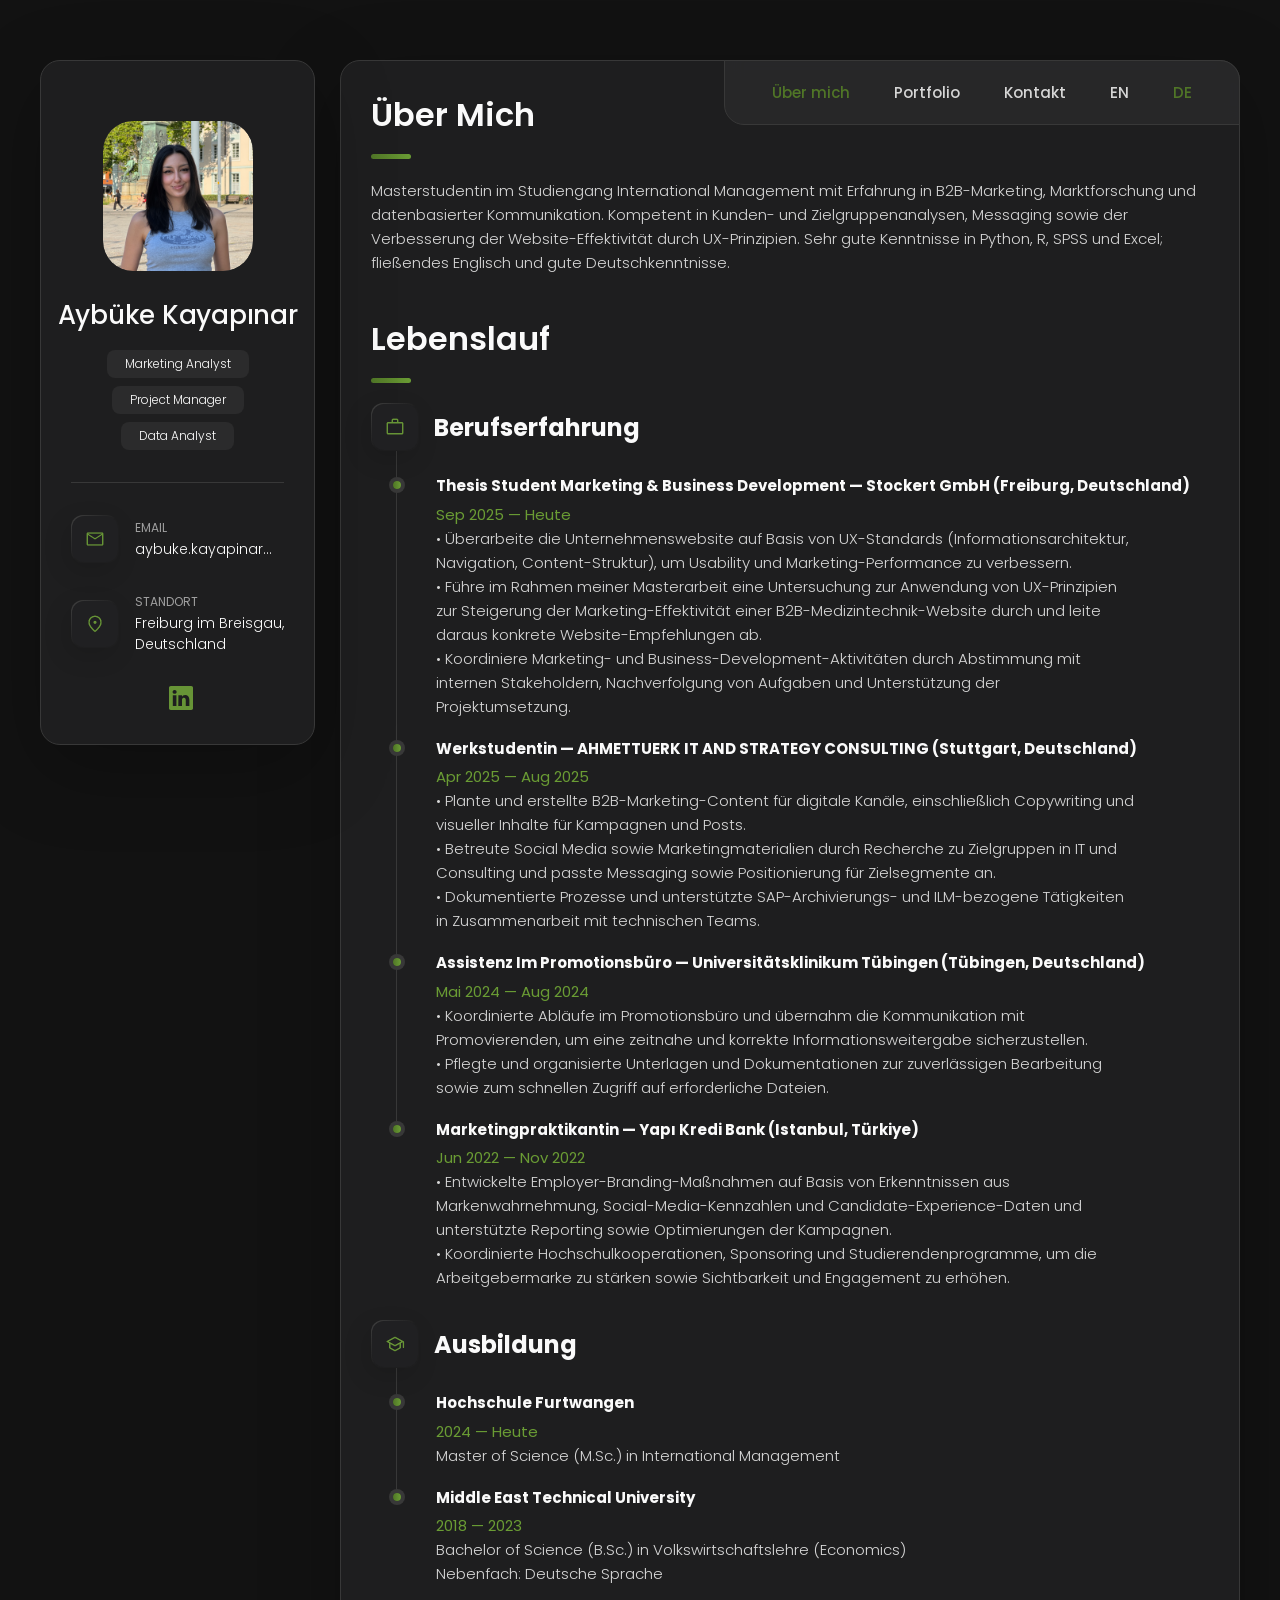
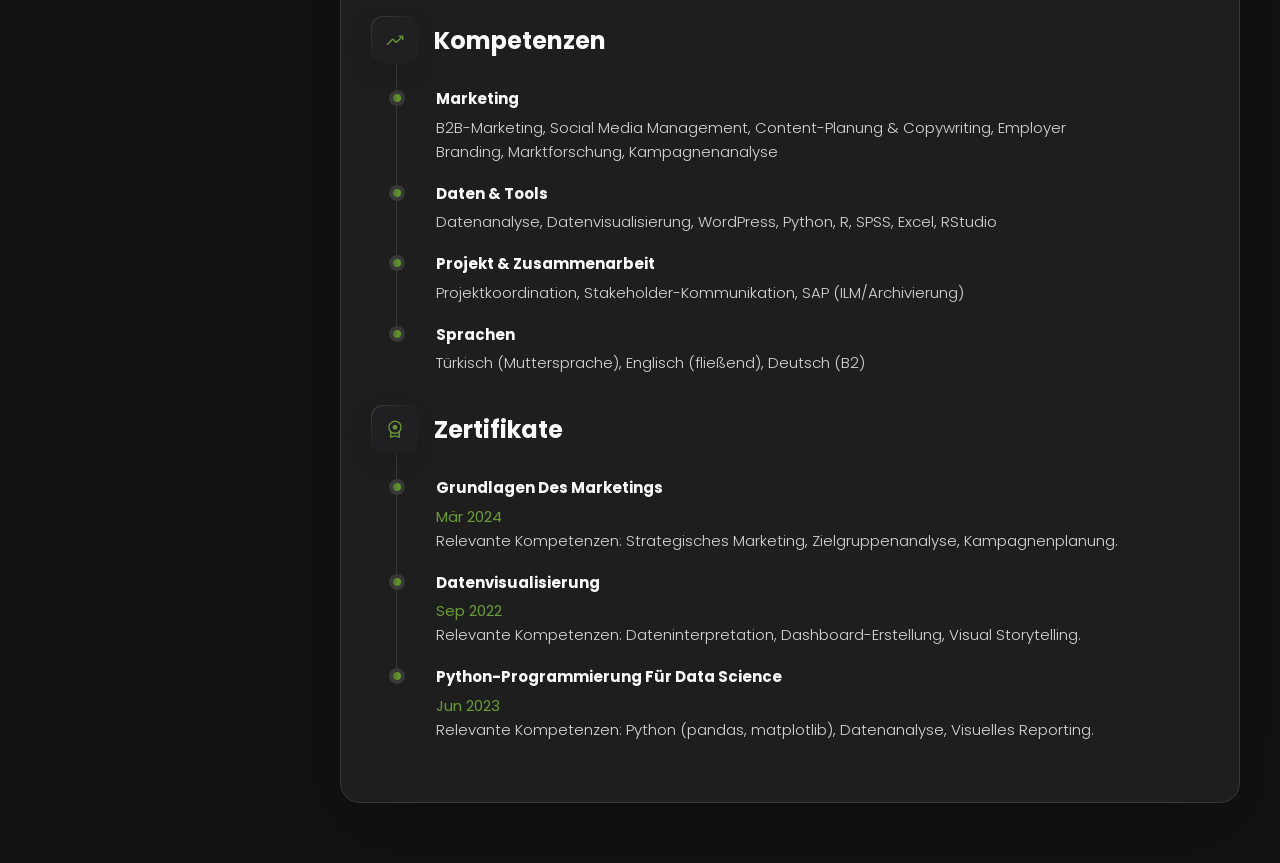
==== de/index.html @ ee4b46da "init" ====
<!DOCTYPE html>
<html lang="de">

<head>
  <meta charset="UTF-8">
  <meta http-equiv="X-UA-Compatible" content="IE=edge">
  <meta name="viewport" content="width=device-width, initial-scale=1.0">
  <title>Aybüke Kayapınar | Marketing Analystin</title>

  <!--
    - favicon
  -->
  <link rel="shortcut icon" href="../assets/images/aybi_photo.jpeg" type="image/x-icon">

  <!--
    - custom css link
  -->
  <link rel="stylesheet" href="../assets/css/style.css">

  <!--
    - google font link
  -->
  <link rel="preconnect" href="https://fonts.googleapis.com">
  <link rel="preconnect" href="https://fonts.gstatic.com" crossorigin>
  <link href="https://fonts.googleapis.com/css2?family=Poppins:wght@300;400;500;600&display=swap" rel="stylesheet">

  <link rel="alternate" hreflang="en" href="../index.html">
  <link rel="alternate" hreflang="de" href="./index.html">
</head>

<body>

  <!--
    - #MAIN
  -->

  <main>

    <!--
      - #SIDEBAR
    -->

    <aside class="sidebar" data-sidebar>

      <div class="sidebar-info">

        <figure class="avatar-box">
          <img src="../assets/images/aybi_photo.jpeg" alt="Aybüke Kayapınar" width="80">
        </figure>

        <div class="info-content">
          <h1 class="name" title="Aybüke Kayapınar">Aybüke Kayapınar</h1>

          <div class="title-list">
            <p class="title">Marketing Analyst</p>
            <p class="title">Project Manager</p>
            <p class="title">Data Analyst</p>
          </div>
        </div>

        <button class="info_more-btn" data-sidebar-btn>
          <span>Kontakt anzeigen</span>

          <img src="../assets/icons/icon-strategy.png" alt="" class="icon-img" width="16" height="16">
        </button>

      </div>

      <div class="sidebar-info_more">

        <div class="separator"></div>

        <ul class="contacts-list">

          <li class="contact-item">

            <div class="icon-box">
              <img src="../assets/icons/icon-mail.png" alt="" class="icon-img" width="24" height="24">
            </div>

            <div class="contact-info">
              <p class="contact-title">Email</p>

              <a href="mailto:aybuke.kayapinar@gmail.com" class="contact-link">aybuke.kayapinar@gmail.com</a>
            </div>

          </li>

          <li class="contact-item">

            <div class="icon-box">
              <img src="../assets/icons/icon-location.png" alt="" class="icon-img" width="24" height="24">
            </div>

            <div class="contact-info">
              <p class="contact-title">Standort</p>

              <address>Freiburg im Breisgau, Deutschland</address>
            </div>

          </li>

        </ul>

        <div class="separator"></div>

        <ul class="social-list">

          <li class="social-item">
            <a href="https://www.linkedin.com/in/ayb%C3%BCke-kayapinar-763964169/" class="social-link" target="_blank" rel="noopener noreferrer">
              <img src="../assets/icons/linkedin.svg" alt="" class="icon-img" width="24" height="24">
            </a>
          </li>

        </ul>

      </div>

    </aside>





    <!--
      - #main-content
    -->

    <div class="main-content">

      <!--
        - #NAVBAR
      -->

      <nav class="navbar">

        <ul class="navbar-list">

          <li class="navbar-item">
            <button class="navbar-link  active" data-nav-link data-page-target="about">Über mich</button>
          </li>

          <li class="navbar-item">
            <button class="navbar-link" data-nav-link data-page-target="portfolio">Portfolio</button>
          </li>

          <li class="navbar-item">
            <button class="navbar-link" data-nav-link data-page-target="contact">Kontakt</button>
          </li>

          <li class="navbar-item">
            <a class="navbar-link" href="../index.html" hreflang="en" lang="en">EN</a>
          </li>

          <li class="navbar-item">
            <span class="navbar-link active" aria-current="page">DE</span>
          </li>

        </ul>

      </nav>





      <!--
        - #ABOUT
      -->

      <article class="about  active" data-page="about">

        <header>
          <h2 class="h2 article-title">Über mich</h2>
        </header>

        <section class="about-text">
          <p>
Masterstudentin im Studiengang International Management mit Erfahrung in B2B-Marketing, Marktforschung und datenbasierter Kommunikation. Kompetent in Kunden- und Zielgruppenanalysen, Messaging sowie der Verbesserung der Website-Effektivität durch UX-Prinzipien. Sehr gute Kenntnisse in Python, R, SPSS und Excel; fließendes Englisch und gute Deutschkenntnisse.
          </p>
        </section>


        <!--
          - resume
        -->

        <section class="resume-section">

          <header>
            <h2 class="h2 article-title">Lebenslauf</h2>
          </header>

          <section class="timeline">

            <div class="title-wrapper">
              <div class="icon-box">
                <img src="../assets/icons/icon-experience.png" alt="" class="icon-img" width="24" height="24">
              </div>

              <h3 class="h3">Berufserfahrung</h3>
            </div>

            <ol class="timeline-list">

              <li class="timeline-item">

                <h4 class="h4 timeline-item-title">Thesis Student Marketing &amp; Business Development — Stockert GmbH (Freiburg, Deutschland)</h4>

                <span>Sep 2025 — Heute</span>

                <p class="timeline-text">
                  &bull; Überarbeite die Unternehmenswebsite auf Basis von UX-Standards (Informationsarchitektur, Navigation, Content-Struktur), um Usability und Marketing-Performance zu verbessern.<br>
                  &bull; Führe im Rahmen meiner Masterarbeit eine Untersuchung zur Anwendung von UX-Prinzipien zur Steigerung der Marketing-Effektivität einer B2B-Medizintechnik-Website durch und leite daraus konkrete Website-Empfehlungen ab.<br>
                  &bull; Koordiniere Marketing- und Business-Development-Aktivitäten durch Abstimmung mit internen Stakeholdern, Nachverfolgung von Aufgaben und Unterstützung der Projektumsetzung.
                </p>

              </li>

              <li class="timeline-item">

                <h4 class="h4 timeline-item-title">Werkstudentin — AHMETTUERK IT AND STRATEGY CONSULTING (Stuttgart, Deutschland)</h4>

                <span>Apr 2025 — Aug 2025</span>

                <p class="timeline-text">
                  &bull; Plante und erstellte B2B-Marketing-Content für digitale Kanäle, einschließlich Copywriting und visueller Inhalte für Kampagnen und Posts.<br>
                  &bull; Betreute Social Media sowie Marketingmaterialien durch Recherche zu Zielgruppen in IT und Consulting und passte Messaging sowie Positionierung für Zielsegmente an.<br>
                  &bull; Dokumentierte Prozesse und unterstützte SAP-Archivierungs- und ILM-bezogene Tätigkeiten in Zusammenarbeit mit technischen Teams.
                </p>

              </li>

              <li class="timeline-item">

                <h4 class="h4 timeline-item-title">Assistenz im Promotionsbüro — Universitätsklinikum Tübingen (Tübingen, Deutschland)</h4>

                <span>Mai 2024 — Aug 2024</span>

                <p class="timeline-text">
                  &bull; Koordinierte Abläufe im Promotionsbüro und übernahm die Kommunikation mit Promovierenden, um eine zeitnahe und korrekte Informationsweitergabe sicherzustellen.<br>
                  &bull; Pflegte und organisierte Unterlagen und Dokumentationen zur zuverlässigen Bearbeitung sowie zum schnellen Zugriff auf erforderliche Dateien.
                </p>

              </li>

              <li class="timeline-item">

                <h4 class="h4 timeline-item-title">Marketingpraktikantin — Yapı Kredi Bank (Istanbul, Türkiye)</h4>

                <span>Jun 2022 — Nov 2022</span>

                <p class="timeline-text">
                  &bull; Entwickelte Employer-Branding-Maßnahmen auf Basis von Erkenntnissen aus Markenwahrnehmung, Social-Media-Kennzahlen und Candidate-Experience-Daten und unterstützte Reporting sowie Optimierungen der Kampagnen.<br>
                  &bull; Koordinierte Hochschulkooperationen, Sponsoring und Studierendenprogramme, um die Arbeitgebermarke zu stärken sowie Sichtbarkeit und Engagement zu erhöhen.
                </p>

              </li>

            </ol>

          </section>

          <section class="timeline">

            <div class="title-wrapper">
              <div class="icon-box">
                <img src="../assets/icons/icon-school.png" alt="" class="icon-img" width="24" height="24">
              </div>

              <h3 class="h3">Ausbildung</h3>
            </div>

            <ol class="timeline-list">

              <li class="timeline-item">

                <h4 class="h4 timeline-item-title">Hochschule Furtwangen</h4>

                <span>2024 — Heute</span>

                <p class="timeline-text">
                  Master of Science (M.Sc.) in International Management
                </p>

              </li>

              <li class="timeline-item">

                <h4 class="h4 timeline-item-title">Middle East Technical University</h4>

                <span>2018 — 2023</span>

                <p class="timeline-text">
                  Bachelor of Science (B.Sc.) in Volkswirtschaftslehre (Economics)<br>
                  Nebenfach: Deutsche Sprache
                </p>

              </li>

            </ol>

          </section>

          <section class="timeline">

            <div class="title-wrapper">
              <div class="icon-box">
                <img src="../assets/icons/icon-marketing.png" alt="" class="icon-img" width="24" height="24">
              </div>

              <h3 class="h3">Kompetenzen</h3>
            </div>

            <ol class="timeline-list">

              <li class="timeline-item">

                <h4 class="h4 timeline-item-title">Marketing</h4>

                <p class="timeline-text">
                  B2B-Marketing, Social Media Management, Content-Planung &amp; Copywriting, Employer Branding, Marktforschung, Kampagnenanalyse
                </p>

              </li>

              <li class="timeline-item">

                <h4 class="h4 timeline-item-title">Daten &amp; Tools</h4>

                <p class="timeline-text">
                  Datenanalyse, Datenvisualisierung, WordPress, Python, R, SPSS, Excel, RStudio
                </p>

              </li>

              <li class="timeline-item">

                <h4 class="h4 timeline-item-title">Projekt &amp; Zusammenarbeit</h4>

                <p class="timeline-text">
                  Projektkoordination, Stakeholder-Kommunikation, SAP (ILM/Archivierung)
                </p>

              </li>

              <li class="timeline-item">

                <h4 class="h4 timeline-item-title">Sprachen</h4>

                <p class="timeline-text">
                  Türkisch (Muttersprache), Englisch (fließend), Deutsch (B2)
                </p>

              </li>

            </ol>

          </section>

          <section class="timeline">

            <div class="title-wrapper">
              <div class="icon-box">
                <img src="../assets/icons/icon-certificate.png" alt="" class="icon-img" width="24" height="24">
              </div>

              <h3 class="h3">Zertifikate</h3>
            </div>

            <ol class="timeline-list">

              <li class="timeline-item">

                <h4 class="h4 timeline-item-title">Grundlagen des Marketings</h4>

                <span>Mär 2024</span>

                <p class="timeline-text">
                  Relevante Kompetenzen: Strategisches Marketing, Zielgruppenanalyse, Kampagnenplanung.
                </p>

              </li>

              <li class="timeline-item">

                <h4 class="h4 timeline-item-title">Datenvisualisierung</h4>

                <span>Sep 2022</span>

                <p class="timeline-text">
                  Relevante Kompetenzen: Dateninterpretation, Dashboard-Erstellung, Visual Storytelling.
                </p>

              </li>

              <li class="timeline-item">

                <h4 class="h4 timeline-item-title">Python-Programmierung für Data Science</h4>

                <span>Jun 2023</span>

                <p class="timeline-text">
                  Relevante Kompetenzen: Python (pandas, matplotlib), Datenanalyse, Visuelles Reporting.
                </p>

              </li>

            </ol>

          </section>

        </section>
      </article>








      <!--
        - #PORTFOLIO
      -->

      <article class="portfolio" data-page="portfolio">

        <header>
          <h2 class="h2 article-title">Portfolio</h2>
        </header>

        <section class="projects">

          <ul class="filter-list">

            <li class="filter-item">
              <button class="active" data-filter-btn>All</button>
            </li>

            <li class="filter-item">
              <button data-filter-btn>Web design</button>
            </li>

            <li class="filter-item">
              <button data-filter-btn>Applications</button>
            </li>

            <li class="filter-item">
              <button data-filter-btn>Web development</button>
            </li>

          </ul>

          <div class="filter-select-box">

            <button class="filter-select" data-select>

              <div class="select-value" data-selecct-value>Select category</div>

              <div class="select-icon">
                <img src="../assets/icons/icon-strategy.png" alt="" class="icon-img" width="16" height="16">
              </div>

            </button>

            <ul class="select-list">

              <li class="select-item">
                <button data-select-item>All</button>
              </li>

              <li class="select-item">
                <button data-select-item>Web design</button>
              </li>

              <li class="select-item">
                <button data-select-item>Applications</button>
              </li>

              <li class="select-item">
                <button data-select-item>Web development</button>
              </li>

            </ul>

          </div>

          <ul class="project-list">

            <li class="project-item  active" data-filter-item data-category="web development">
              <a href="#">

                <figure class="project-img">
                  <div class="project-item-icon-box">
                    <img src="../assets/icons/icon-analize.png" alt="" class="icon-img" width="24" height="24">
                  </div>

                  <img src="../assets/images/project-1.jpg" alt="finance" loading="lazy">
                </figure>

                <h3 class="project-title">Finance</h3>

                <p class="project-category">Web development</p>

              </a>
            </li>

            <li class="project-item  active" data-filter-item data-category="web development">
              <a href="#">

                <figure class="project-img">
                  <div class="project-item-icon-box">
                    <img src="../assets/icons/icon-analize.png" alt="" class="icon-img" width="24" height="24">
                  </div>

                  <img src="../assets/images/project-2.png" alt="orizon" loading="lazy">
                </figure>

                <h3 class="project-title">Orizon</h3>

                <p class="project-category">Web development</p>

              </a>
            </li>

            <li class="project-item  active" data-filter-item data-category="web design">
              <a href="#">

                <figure class="project-img">
                  <div class="project-item-icon-box">
                    <img src="../assets/icons/icon-analize.png" alt="" class="icon-img" width="24" height="24">
                  </div>

                  <img src="../assets/images/project-3.jpg" alt="fundo" loading="lazy">
                </figure>

                <h3 class="project-title">Fundo</h3>

                <p class="project-category">Web design</p>

              </a>
            </li>

            <li class="project-item  active" data-filter-item data-category="applications">
              <a href="#">

                <figure class="project-img">
                  <div class="project-item-icon-box">
                    <img src="../assets/icons/icon-analize.png" alt="" class="icon-img" width="24" height="24">
                  </div>

                  <img src="../assets/images/project-4.png" alt="brawlhalla" loading="lazy">
                </figure>

                <h3 class="project-title">Brawlhalla</h3>

                <p class="project-category">Applications</p>

              </a>
            </li>

            <li class="project-item  active" data-filter-item data-category="web design">
              <a href="#">

                <figure class="project-img">
                  <div class="project-item-icon-box">
                    <img src="../assets/icons/icon-analize.png" alt="" class="icon-img" width="24" height="24">
                  </div>

                  <img src="../assets/images/project-5.png" alt="dsm." loading="lazy">
                </figure>

                <h3 class="project-title">DSM.</h3>

                <p class="project-category">Web design</p>

              </a>
            </li>

            <li class="project-item  active" data-filter-item data-category="web design">
              <a href="#">

                <figure class="project-img">
                  <div class="project-item-icon-box">
                    <img src="../assets/icons/icon-analize.png" alt="" class="icon-img" width="24" height="24">
                  </div>

                  <img src="../assets/images/project-6.png" alt="metaspark" loading="lazy">
                </figure>

                <h3 class="project-title">MetaSpark</h3>

                <p class="project-category">Web design</p>

              </a>
            </li>

            <li class="project-item  active" data-filter-item data-category="web development">
              <a href="#">

                <figure class="project-img">
                  <div class="project-item-icon-box">
                    <img src="../assets/icons/icon-analize.png" alt="" class="icon-img" width="24" height="24">
                  </div>

                  <img src="../assets/images/project-7.png" alt="summary" loading="lazy">
                </figure>

                <h3 class="project-title">Summary</h3>

                <p class="project-category">Web development</p>

              </a>
            </li>

            <li class="project-item  active" data-filter-item data-category="applications">
              <a href="#">

                <figure class="project-img">
                  <div class="project-item-icon-box">
                    <img src="../assets/icons/icon-analize.png" alt="" class="icon-img" width="24" height="24">
                  </div>

                  <img src="../assets/images/project-8.jpg" alt="task manager" loading="lazy">
                </figure>

                <h3 class="project-title">Task Manager</h3>

                <p class="project-category">Applications</p>

              </a>
            </li>

            <li class="project-item  active" data-filter-item data-category="web development">
              <a href="#">

                <figure class="project-img">
                  <div class="project-item-icon-box">
                    <img src="../assets/icons/icon-analize.png" alt="" class="icon-img" width="24" height="24">
                  </div>

                  <img src="../assets/images/project-9.png" alt="arrival" loading="lazy">
                </figure>

                <h3 class="project-title">Arrival</h3>

                <p class="project-category">Web development</p>

              </a>
            </li>

          </ul>

        </section>

      </article>
      <!--
        - #CONTACT
      -->

      <article class="contact" data-page="contact">

        <header>
          <h2 class="h2 article-title">Kontakt</h2>
        </header>

        <section class="mapbox" data-mapbox>
          <figure>
            <iframe
              src="https://www.google.com/maps?q=Freiburg%20im%20Breisgau%2C%20Germany&output=embed"
              width="400" height="300" loading="lazy"></iframe>
          </figure>
        </section>

        <section class="contact-form">

          <h3 class="h3 form-title">Nachricht senden</h3>

          <form action="#" class="form" data-form>

            <div class="input-wrapper">
              <input type="text" name="fullname" class="form-input" placeholder="Name" required data-form-input>

              <input type="email" name="email" class="form-input" placeholder="E-Mail-Adresse" required data-form-input>
            </div>

            <textarea name="message" class="form-input" placeholder="Nachricht" required data-form-input></textarea>

            <button class="form-btn" type="submit" disabled data-form-btn>
              <img src="../assets/icons/icon-send.png" alt="" class="icon-img" width="16" height="16">
              <span>E-Mail senden</span>
            </button>

          </form>

        </section>

      </article>

    </div>

  </main>






  <!--
    - custom js link
  -->
  <script src="../assets/js/script.js"></script>

  <!--
    - ionicon link
  -->
  <!-- ionicons removed (local icons in assets/icons) -->

</body>

</html>
---- assets/css/style.css ----
/*-----------------------------------*\
  #style.css
\*-----------------------------------*/


/**
 * copyright 2022 @codewithsadee
 */





/*-----------------------------------*\
  #CUSTOM PROPERTY
\*-----------------------------------*/

:root {

  /**
   * colors
   */

  /* gradient */

  --bg-gradient-onyx: linear-gradient(
    to bottom right, 
    hsl(240, 1%, 25%) 3%, 
    hsl(0, 0%, 19%) 97%
  );
  --bg-gradient-jet: linear-gradient(
    to bottom right, 
    hsla(240, 1%, 18%, 0.251) 0%, 
    hsla(240, 2%, 11%, 0) 100%
  ), hsl(240, 2%, 13%);
  --bg-gradient-yellow-1: linear-gradient(
    to bottom right,
    #507627 0%,
    rgba(80, 118, 39, 0) 50%
  );
  --bg-gradient-yellow-2: linear-gradient(
    135deg,
    rgba(80, 118, 39, 0.25) 0%,
    rgba(106, 156, 52, 0) 59.86%
  ), hsl(240, 2%, 13%);
  --border-gradient-onyx: linear-gradient(
    to bottom right, 
    hsl(0, 0%, 25%) 0%, 
    hsla(0, 0%, 25%, 0) 50%
  );
  --text-gradient-yellow: linear-gradient(
    to right,
    #507627,
    #6a9c34
  );

  /* solid */

  --jet: hsl(0, 0%, 22%);
  --onyx: hsl(240, 1%, 17%);
  --eerie-black-1: hsl(240, 2%, 13%);
  --eerie-black-2: hsl(240, 2%, 12%);
  --smoky-black: hsl(0, 0%, 7%);
  --white-1: hsl(0, 0%, 100%);
  --white-2: hsl(0, 0%, 98%);
  --orange-yellow-crayola: #507627;
  --vegas-gold: #6a9c34;
  --light-gray: hsl(0, 0%, 84%);
  --light-gray-70: hsla(0, 0%, 84%, 0.7);
  --bittersweet-shimmer: hsl(0, 43%, 51%);

  /**
   * typography
   */

  /* font-family */
  --ff-poppins: 'Poppins', sans-serif;

  /* font-size */
  --fs-1: 24px;
  --fs-2: 18px;
  --fs-3: 17px;
  --fs-4: 16px;
  --fs-5: 15px;
  --fs-6: 14px;
  --fs-7: 13px;
  --fs-8: 11px;

  /* font-weight */
  --fw-300: 300;
  --fw-400: 400;
  --fw-500: 500;
  --fw-600: 600;

  /**
   * shadow
   */
  
  --shadow-1: -4px 8px 24px hsla(0, 0%, 0%, 0.25);
  --shadow-2: 0 16px 30px hsla(0, 0%, 0%, 0.25);
  --shadow-3: 0 16px 40px hsla(0, 0%, 0%, 0.25);
  --shadow-4: 0 25px 50px hsla(0, 0%, 0%, 0.15);
  --shadow-5: 0 24px 80px hsla(0, 0%, 0%, 0.25);

  /**
   * transition
   */

  --transition-1: 0.25s ease;
  --transition-2: 0.5s ease-in-out;

}





/*-----------------------------------*\
  #RESET
\*-----------------------------------*/

*, *::before, *::after {
  margin: 0;
  padding: 0;
  box-sizing: border-box;
}

a { text-decoration: none; }

li { list-style: none; }

img, a, button, time, span { display: block; }

.icon-img { display: block; }

button {
  font: inherit;
  background: none;
  border: none;
  text-align: left;
  cursor: pointer;
}

input, textarea {
  display: block;
  width: 100%;
  background: none;
  font: inherit;
}

::selection {
  background: var(--orange-yellow-crayola);
  color: var(--smoky-black);
}

:focus { outline-color: var(--orange-yellow-crayola); }

html { font-family: var(--ff-poppins); }

body { background: var(--smoky-black); }





/*-----------------------------------*\
  #REUSED STYLE
\*-----------------------------------*/

.sidebar,
article {
  background: var(--eerie-black-2);
  border: 1px solid var(--jet);
  border-radius: 20px;
  padding: 15px;
  box-shadow: var(--shadow-1);
  z-index: 1;
}

.separator {
  width: 100%;
  height: 1px;
  background: var(--jet);
  margin: 16px 0;
}

.icon-box {
  position: relative;
  background: var(--border-gradient-onyx);
  width: 30px;
  height: 30px;
  border-radius: 8px;
  display: flex;
  justify-content: center;
  align-items: center;
  font-size: 16px;
  color: var(--orange-yellow-crayola);
  box-shadow: var(--shadow-1);
  z-index: 1;
}

.icon-box::before {
  content: "";
  position: absolute;
  inset: 1px;
  background: var(--eerie-black-1);
  border-radius: inherit;
  z-index: -1;
}

.icon-box .icon-img { width: 20px; height: 20px; }

article { display: none; }

article.active {
  display: block;
  animation: fade 0.5s ease backwards;
}

@keyframes fade {
  0% { opacity: 0; }
  100% { opacity: 1; }
}

.h2,
.h3,
.h4,
.h5 {
  color: var(--white-2);
  text-transform: capitalize;
}

.h2 { font-size: var(--fs-1); }

.h3 { font-size: var(--fs-2); }

.h4 { font-size: var(--fs-4); }

.h5 {
  font-size: var(--fs-7);
  font-weight: var(--fw-500);
}

.article-title {
  position: relative;
  padding-bottom: 7px;
}

.article-title::after {
  content: "";
  position: absolute;
  bottom: 0;
  left: 0;
  width: 30px;
  height: 3px;
  background: var(--text-gradient-yellow);
  border-radius: 3px;
}

.has-scrollbar::-webkit-scrollbar {
  width: 5px; /* for vertical scrollbar */
  height: 5px; /* for horizontal scrollbar */
}

.has-scrollbar::-webkit-scrollbar-track {
  background: var(--onyx);
  border-radius: 5px;
}

.has-scrollbar::-webkit-scrollbar-thumb {
  background: var(--orange-yellow-crayola);
  border-radius: 5px;
}

.has-scrollbar::-webkit-scrollbar-button { width: 20px; }

.content-card {
  position: relative;
  background: var(--border-gradient-onyx);
  padding: 15px;
  padding-top: 45px;
  border-radius: 14px;
  box-shadow: var(--shadow-2);
  cursor: pointer;
  z-index: 1;
}

.content-card::before {
  content: "";
  position: absolute;
  inset: 1px;
  background: var(--bg-gradient-jet);
  border-radius: inherit;
  z-index: -1;
}





/*-----------------------------------*\
  #MAIN
\*-----------------------------------*/

main {
  margin: 15px 12px;
  margin-bottom: 75px;
  min-width: 259px;
}





/*-----------------------------------*\
  #SIDEBAR
\*-----------------------------------*/

.sidebar {
  margin-bottom: 15px;
  max-height: 112px;
  overflow: hidden;
  transition: var(--transition-2);
}

.sidebar.active { max-height: 405px; }

.sidebar-info {
  position: relative;
  display: flex;
  justify-content: flex-start;
  align-items: center;
  gap: 15px;
}

.avatar-box {
  background: var(--bg-gradient-onyx);
  border-radius: 20px;
  overflow: hidden;
}

.avatar-box img { border-radius: inherit; }

.info-content .name {
  color: var(--white-2);
  font-size: var(--fs-3);
  font-weight: var(--fw-500);
  letter-spacing: -0.25px;
  margin-bottom: 10px;
}

.info-content .title {
  color: var(--white-1);
  background: var(--onyx);
  font-size: var(--fs-8);
  font-weight: var(--fw-300);
  width: max-content;
  padding: 3px 12px;
  border-radius: 8px;
}

.info-content .title-list {
  display: flex;
  flex-wrap: wrap;
  gap: 8px;
}

.info_more-btn {
  position: absolute;
  top: -15px;
  right: -15px;
  border-radius: 0 15px;
  font-size: 13px;
  color: var(--orange-yellow-crayola);
  background: var(--border-gradient-onyx);
  padding: 10px;
  box-shadow: var(--shadow-2);
  transition: var(--transition-1);
  z-index: 1;
}

.info_more-btn::before {
  content: "";
  position: absolute;
  inset: 1px;
  border-radius: inherit;
  background: var(--bg-gradient-jet);
  transition: var(--transition-1);
  z-index: -1;
}

.info_more-btn:hover,
.info_more-btn:focus { background: var(--bg-gradient-yellow-1); }

.info_more-btn:hover::before,
.info_more-btn:focus::before { background: var(--bg-gradient-yellow-2); }

.info_more-btn span { display: none; }

.sidebar-info_more {
  opacity: 0;
  visibility: hidden;
  transition: var(--transition-2);
}

.sidebar.active .sidebar-info_more {
  opacity: 1;
  visibility: visible;
}

.contacts-list {
  display: grid;
  grid-template-columns: 1fr;
  gap: 16px;
}

.contact-item {
  min-width: 100%;
  display: flex;
  align-items: center;
  gap: 16px;
}

.contact-info {
  max-width: calc(100% - 46px);
  width: calc(100% - 46px);
}

.contact-title {
  color: var(--light-gray-70);
  font-size: var(--fs-8);
  text-transform: uppercase;
  margin-bottom: 2px;
}

.contact-info :is(.contact-link, time, address) {
  color: var(--white-2);
  font-size: var(--fs-7);
}

.contact-info address { font-style: normal; }

.social-list {
  display: flex;
  justify-content: flex-start;
  align-items: center;
  gap: 15px;
  padding-bottom: 4px;
  padding-left: 7px;
}

.social-item .social-link {
  color: var(--light-gray-70);
  font-size: 18px;
}


.social-item .social-link:hover { color: var(--light-gray); }





/*-----------------------------------*\
  #NAVBAR
\*-----------------------------------*/

.navbar {
  position: fixed;
  bottom: 0;
  left: 0;
  width: 100%;
  background: hsla(240, 1%, 17%, 0.75);
  backdrop-filter: blur(10px);
  border: 1px solid var(--jet);
  border-radius: 12px 12px 0 0;
  box-shadow: var(--shadow-2);
  z-index: 5;
}

.navbar-list {
  display: flex;
  flex-wrap: wrap;
  justify-content: center;
  align-items: center;
  padding: 0 10px;
}

.navbar-link {
  color: var(--light-gray);
  font-size: var(--fs-8);
  padding: 20px 7px;
  transition: color var(--transition-1);
}

.navbar-link:hover,
.navbar-link:focus { color: var(--light-gray-70); }

.navbar-link.active { color: var(--orange-yellow-crayola); }





/*-----------------------------------*\
  #ABOUT
\*-----------------------------------*/

.about .article-title { margin-bottom: 15px; }

.about-text {
  color: var(--light-gray);
  font-size: var(--fs-6);
  font-weight: var(--fw-300);
  line-height: 1.6;
}

.about-text p { margin-bottom: 15px; }



/**
 * #service 
 */

.service { margin-bottom: 35px; }

.service-title { margin-bottom: 20px; }

.service-list {
  display: grid;
  grid-template-columns: 1fr;
  gap: 20px;
}

.service-item {
  position: relative;
  background: var(--border-gradient-onyx);
  padding: 20px;
  border-radius: 14px;
  box-shadow: var(--shadow-2);
  z-index: 1;
}

.service-item::before {
  content: "";
  position: absolute;
  inset: 1px;
  background: var(--bg-gradient-jet);
  border-radius: inherit;
  z-index: -1;
}

.service-icon-box { margin-bottom: 10px; }

.service-icon-box img {
  margin: auto;
  width: 32px;
  height: 32px;
}

.service-content-box { text-align: center; }

.service-item-title { margin-bottom: 7px; }

.service-item-text {
  color: var(--light-gray);
  font-size: var(--fs-6);
  font-weight: var(--fw-3);
  line-height: 1.6;
}


/**
 * #testimonials 
 */

.testimonials { margin-bottom: 30px; }

.testimonials-title { margin-bottom: 20px; }

.testimonials-list {
  display: flex;
  justify-content: flex-start;
  align-items: flex-start;
  gap: 15px;
  margin: 0 -15px;
  padding: 25px 15px;
  padding-bottom: 35px;
  overflow-x: auto;
  scroll-behavior: smooth;
  overscroll-behavior-inline: contain;
  scroll-snap-type: inline mandatory;
}

.testimonials-item {
  min-width: 100%;
  scroll-snap-align: center;
}

.testimonials-avatar-box {
  position: absolute;
  top: 0;
  left: 0;
  transform: translate(15px, -25px);
  background: var(--bg-gradient-onyx);
  border-radius: 14px;
  box-shadow: var(--shadow-1);
}

.testimonials-item-title { margin-bottom: 7px; }

.testimonials-text {
  color: var(--light-gray);
  font-size: var(--fs-6);
  font-weight: var(--fw-300);
  line-height: 1.6;
  display: -webkit-box;
  line-clamp: 4;
  -webkit-line-clamp: 4;
  -webkit-box-orient: vertical;
  overflow: hidden;
}


/**
 * #testimonials-modal
 */

.modal-container {
  position: fixed;
  top: 0;
  left: 0;
  width: 100%;
  height: 100%;
  display: flex;
  justify-content: center;
  align-items: center;
  overflow-y: auto;
  overscroll-behavior: contain;
  z-index: 20;
  pointer-events: none;
  visibility: hidden;
}

.modal-container::-webkit-scrollbar { display: none; }

.modal-container.active {
  pointer-events: all;
  visibility: visible;
}

.overlay {
  position: fixed;
  top: 0;
  left: 0;
  width: 100%;
  height: 100vh;
  background: hsl(0, 0%, 5%);
  opacity: 0;
  visibility: hidden;
  pointer-events: none;
  z-index: 1;
  transition: var(--transition-1);
}

.overlay.active {
  opacity: 0.8;
  visibility: visible;
  pointer-events: all;
}

.testimonials-modal {
  background: var(--eerie-black-2);
  position: relative;
  padding: 15px;
  margin: 15px 12px;
  border: 1px solid var(--jet);
  border-radius: 14px;
  box-shadow: var(--shadow-5);
  transform: scale(1.2);
  opacity: 0;
  transition: var(--transition-1);
  z-index: 2;
}

.modal-container.active .testimonials-modal {
  transform: scale(1);
  opacity: 1;
}

.modal-close-btn {
  position: absolute;
  top: 15px;
  right: 15px;
  background: var(--onyx);
  border-radius: 8px;
  width: 32px;
  height: 32px;
  display: flex;
  justify-content: center;
  align-items: center;
  color: var(--white-2);
  font-size: 18px;
  opacity: 0.7;
}

.modal-close-btn:hover,
.modal-close-btn:focus { opacity: 1; }


.modal-avatar-box {
  background: var(--bg-gradient-onyx);
  width: max-content;
  border-radius: 14px;
  margin-bottom: 15px;
  box-shadow: var(--shadow-2);
}

.modal-img-wrapper > img { display: none; }

.modal-title { margin-bottom: 4px; }

.modal-content time {
  font-size: var(--fs-6);
  color: var(--light-gray-70);
  font-weight: var(--fw-300);
  margin-bottom: 10px;
}

.modal-content p {
  color: var(--light-gray);
  font-size: var(--fs-6);
  font-weight: var(--fw-300);
  line-height: 1.6;
}


/**
 * #clients 
 */

.clients { margin-bottom: 15px; }

.clients-list {
  display: flex;
  justify-content: flex-start;
  align-items: flex-start;
  gap: 15px;
  margin: 0 -15px;
  padding: 25px;
  padding-bottom: 25px;
  overflow-x: auto;
  scroll-behavior: smooth;
  overscroll-behavior-inline: contain;
  scroll-snap-type: inline mandatory;
  scroll-padding-inline: 25px;
}

.clients-item {
  min-width: 50%;
  scroll-snap-align: start;
}

.clients-item img {
  width: 100%;
  filter: grayscale(1);
  transition: var(--transition-1);
}

.clients-item img:hover { filter: grayscale(0); }





/*-----------------------------------*\
  #RESUME
\*-----------------------------------*/

.article-title { margin-bottom: 30px; }


/**
 * education and experience 
 */

.timeline { margin-bottom: 30px; }

.timeline .title-wrapper {
  display: flex;
  align-items: center;
  gap: 15px;
  margin-bottom: 25px;
}

.timeline-list {
  font-size: var(--fs-6);
  margin-left: 45px;
}

.timeline-item { position: relative; }

.timeline-item:not(:last-child) { margin-bottom: 20px; }

.timeline-item-title {
  font-size: var(--fs-6);
  line-height: 1.3;
  margin-bottom: 7px;
}

.timeline-list span {
  color: var(--vegas-gold);
  font-weight: var(--fw-400);
  line-height: 1.6;
}

.timeline-item:not(:last-child)::before {
  content: "";
  position: absolute;
  top: -25px;
  left: -30px;
  width: 1px;
  height: calc(100% + 50px);
  background: var(--jet);
}

.timeline-item::after {
  content: "";
  position: absolute;
  top: 5px;
  left: -33px;
  height: 6px;
  width: 6px;
  background: var(--text-gradient-yellow);
  border-radius: 50%;
  box-shadow: 0 0 0 4px var(--jet);
}

.timeline-text {
  color: var(--light-gray);
  font-weight: var(--fw-300);
  line-height: 1.6;
}


/**
 * skills 
 */

.skills-title { margin-bottom: 20px; }

.skills-list { padding: 20px; }


.skills-item:not(:last-child) { margin-bottom: 15px; }

.skill .title-wrapper {
  display: flex;
  align-items: center;
  gap: 5px;
  margin-bottom: 8px;
}

.skill .title-wrapper data {
  color: var(--light-gray);
  font-size: var(--fs-7);
  font-weight: var(--fw-300);
}

.skill-progress-bg {
  background: var(--jet);
  width: 100%;
  height: 8px;
  border-radius: 10px;
}

.skill-progress-fill {
  background: var(--text-gradient-yellow);
  height: 100%;
  border-radius: inherit;
}





/*-----------------------------------*\
  #PORTFOLIO
\*-----------------------------------*/

.filter-list { display: none; }

.filter-select-box {
  position: relative;
  margin-bottom: 25px;
}

.filter-select {
  background: var(--eerie-black-2);
  color: var(--light-gray);
  display: flex;
  justify-content: space-between;
  align-items: center;
  width: 100%;
  padding: 12px 16px;
  border: 1px solid var(--jet);
  border-radius: 14px;
  font-size: var(--fs-6);
  font-weight: var(--fw-300);
}

.filter-select.active .select-icon { transform: rotate(0.5turn); }

.select-icon .icon-img { width: 16px; height: 16px; }

.select-list {
  background: var(--eerie-black-2);
  position: absolute;
  top: calc(100% + 6px);
  width: 100%;
  padding: 6px;
  border: 1px solid var(--jet);
  border-radius: 14px;
  z-index: 2;
  opacity: 0;
  visibility: hidden;
  pointer-events: none;
  transition: 0.15s ease-in-out;
}

.filter-select.active + .select-list {
  opacity: 1;
  visibility: visible;
  pointer-events: all;
}

.select-item button {
  background: var(--eerie-black-2);
  color: var(--light-gray);
  font-size: var(--fs-6);
  font-weight: var(--fw-300);
  text-transform: capitalize;
  width: 100%;
  padding: 8px 10px;
  border-radius: 8px;
}

.select-item button:hover { --eerie-black-2: hsl(240, 2%, 20%); }

.project-list {
  display: grid;
  grid-template-columns: 1fr;
  gap: 30px;
  margin-bottom: 10px;
}

.project-item { display: none; }

.project-item.active {
  display: block;
  animation: scaleUp 0.25s ease forwards;
}

@keyframes scaleUp {
  0% { transform: scale(0.5); }
  100% { transform: scale(1); }
}

.project-item > a { width: 100%; }

.project-img {
  position: relative;
  width: 100%;
  height: 200px;
  border-radius: 16px;
  overflow: hidden;
  margin-bottom: 15px;
}

.project-img::before {
  content: "";
  position: absolute;
  top: 0;
  left: 0;
  width: 100%;
  height: 100%;
  background: transparent;
  z-index: 1;
  transition: var(--transition-1);
}

.project-item > a:hover .project-img::before { background: hsla(0, 0%, 0%, 0.5); }

.project-item-icon-box {
  --scale: 0.8;

  background: var(--jet);
  color: var(--orange-yellow-crayola);
  position: absolute;
  top: 50%;
  left: 50%;
  transform: translate(-50%, -50%) scale(var(--scale));
  font-size: 20px;
  padding: 18px;
  border-radius: 12px;
  opacity: 0;
  z-index: 1;
  transition: var(--transition-1);
}

.project-item > a:hover .project-item-icon-box {
  --scale: 1;
  opacity: 1;
}

.project-item-icon-box .icon-img { width: 20px; height: 20px; }

.project-img img {
  width: 100%;
  height: 100%;
  object-fit: cover;
  transition: var(--transition-1);
}

.project-item > a:hover img { transform: scale(1.1); }

.project-title,
.project-category { margin-left: 10px; }

.project-title {
  color: var(--white-2);
  font-size: var(--fs-5);
  font-weight: var(--fw-400);
  text-transform: capitalize;
  line-height: 1.3;
}

.project-category {
  color: var(--light-gray-70);
  font-size: var(--fs-6);
  font-weight: var(--fw-300);
}





/*-----------------------------------*\
  #BLOG
\*-----------------------------------*/

.blog-posts { margin-bottom: 10px; }

.blog-posts-list {
  display: grid;
  grid-template-columns: 1fr;
  gap: 20px;
}

.blog-post-item > a {
  position: relative;
  background: var(--border-gradient-onyx);
  height: 100%;
  box-shadow: var(--shadow-4);
  border-radius: 16px;
  z-index: 1;
}

.blog-post-item > a::before {
  content: "";
  position: absolute;
  inset: 1px;
  border-radius: inherit;
  background: var(--eerie-black-1);
  z-index: -1;
}

.blog-banner-box {
  width: 100%;
  height: 200px;
  border-radius: 12px;
  overflow: hidden;
}

.blog-banner-box img {
  width: 100%;
  height: 100%;
  object-fit: cover;
  transition: var(--transition-1);
}

.blog-post-item > a:hover .blog-banner-box img { transform: scale(1.1); }

.blog-content { padding: 15px; }

.blog-meta {
  display: flex;
  justify-content: flex-start;
  align-items: center;
  gap: 7px;
  margin-bottom: 10px;
}

.blog-meta :is(.blog-category, time) {
  color: var(--light-gray-70);
  font-size: var(--fs-6);
  font-weight: var(--fw-300);
}

.blog-meta .dot {
  background: var(--light-gray-70);
  width: 4px;
  height: 4px;
  border-radius: 4px;
}

.blog-item-title {
  margin-bottom: 10px;
  line-height: 1.3;
  transition: var(--transition-1);
}

.blog-post-item > a:hover .blog-item-title { color: var(--orange-yellow-crayola); }

.blog-text {
  color: var(--light-gray);
  font-size: var(--fs-6);
  font-weight: var(--fw-300);
  line-height: 1.6;
}





/*-----------------------------------*\
  #CONTACT
\*-----------------------------------*/

.mapbox {
  position: relative;
  height: 250px;
  width: 100%;
  border-radius: 16px;
  margin-bottom: 30px;
  border: 1px solid var(--jet);
  overflow: hidden;
}

.mapbox figure { height: 100%; }

.mapbox iframe {
  width: 100%;
  height: 100%;
  border: none;
  filter: grayscale(1) invert(1);
}

.contact-form { margin-bottom: 10px; }

.form-title { margin-bottom: 20px; }

.input-wrapper {
  display: grid;
  grid-template-columns: 1fr;
  gap: 25px;
  margin-bottom: 25px;
}

.form-input {
  color: var(--white-2);
  font-size: var(--fs-6);
  font-weight: var(--fw-400);
  padding: 13px 20px;
  border: 1px solid var(--jet);
  border-radius: 14px;
  outline: none;
}

.form-input::placeholder { font-weight: var(--fw-500); }

.form-input:focus { border-color: var(--orange-yellow-crayola); }

textarea.form-input {
  min-height: 100px;
  height: 120px;
  max-height: 200px;
  resize: vertical;
  margin-bottom: 25px;
}

textarea.form-input::-webkit-resizer { display: none; }

.form-input:focus:invalid { border-color: var(--bittersweet-shimmer); }

.form-btn {
  position: relative;
  width: 100%;
  background: var(--border-gradient-onyx);
  color: var(--orange-yellow-crayola);
  display: flex;
  justify-content: center;
  align-items: center;
  gap: 10px;
  padding: 13px 20px;
  border-radius: 14px;
  font-size: var(--fs-6);
  text-transform: capitalize;
  box-shadow: var(--shadow-3);
  z-index: 1;
  transition: var(--transition-1);
}

.form-btn::before {
  content: "";
  position: absolute;
  inset: 1px;
  background: var(--bg-gradient-jet);
  border-radius: inherit;
  z-index: -1;
  transition: var(--transition-1);
}

.form-btn .icon-img { width: 16px; height: 16px; }

.form-btn:hover { background: var(--bg-gradient-yellow-1); }

.form-btn:hover::before { background: var(--bg-gradient-yellow-2); }

.form-btn:disabled {
  opacity: 0.7;
  cursor: not-allowed;
}

.form-btn:disabled:hover { background: var(--border-gradient-onyx); }

.form-btn:disabled:hover::before { background: var(--bg-gradient-jet); }





/*-----------------------------------*\
  #RESPONSIVE
\*-----------------------------------*/

/**
 * responsive larger than 450px screen
 */

@media (min-width: 450px) {

  /**
   * client
   */

  .clients-item { min-width: calc(33.33% - 10px); }



  /**
   * #PORTFOLIO, BLOG 
   */

  .project-img,
  .blog-banner-box { height: auto; }

}





/**
 * responsive larger than 580px screen
 */

@media (min-width: 580px) {

  /**
   * CUSTOM PROPERTY
   */

  :root {

    /**
     * typography
     */

    --fs-1: 32px;
    --fs-2: 24px;
    --fs-3: 26px;
    --fs-4: 18px;
    --fs-6: 15px;
    --fs-7: 15px;
    --fs-8: 12px;

  }



  /**
   * #REUSED STYLE
   */

  .sidebar, article {
    width: 520px;
    margin-inline: auto;
    padding: 30px;
  }

  .article-title {
    font-weight: var(--fw-600);
    padding-bottom: 15px;
  }

  .article-title::after {
    width: 40px;
    height: 5px;
  }

  .icon-box {
    width: 48px;
    height: 48px;
    border-radius: 12px;
    font-size: 18px;
  }



  /**
   * #MAIN
   */

  main {
    margin-top: 60px;
    margin-bottom: 100px;
  }



  /**
   * #SIDEBAR
   */

  .sidebar {
    max-height: 180px;
    margin-bottom: 30px;
  }

  .sidebar.active { max-height: 584px; }

  .sidebar-info { gap: 25px; }

  .avatar-box { border-radius: 30px; }

  .avatar-box img { width: 120px; }

  .info-content .name { margin-bottom: 15px; }

  .info-content .title { padding: 5px 18px; }

  .info_more-btn {
    top: -30px;
    right: -30px;
    padding: 10px 15px;
  }

  .info_more-btn span {
    display: block;
    font-size: var(--fs-8);
  }


  .separator { margin: 32px 0; }

  .contacts-list { gap: 20px; }

  .contact-info {
    max-width: calc(100% - 64px);
    width: calc(100% - 64px);
  }



  /**
   * #NAVBAR
   */

  .navbar { border-radius: 20px 20px 0 0; }

  .navbar-list { gap: 20px; }

  .navbar-link { --fs-8: 14px; }



  /**
   * #ABOUT
   */

  .about .article-title { margin-bottom: 20px; }

  .about-text { margin-bottom: 40px; }

  /* service */

  .service-item {
    display: flex;
    justify-content: flex-start;
    align-items: flex-start;
    gap: 18px;
    padding: 30px;
  }

  .service-icon-box {
    margin-bottom: 0;
    margin-top: 5px;
  }

  .service-content-box { text-align: left; }

  /* testimonials */

  .testimonials-title { margin-bottom: 25px; }

  .testimonials-list {
    gap: 30px;
    margin: 0 -30px;
    padding: 30px;
    padding-bottom: 35px;
  }

  .content-card {
    padding: 30px;
    padding-top: 25px;
  }

  .testimonials-avatar-box {
    transform: translate(30px, -30px);
    border-radius: 20px;
  }

  .testimonials-avatar-box img { width: 80px; }

  .testimonials-item-title {
    margin-bottom: 10px;
    margin-left: 95px;
  }

  .testimonials-text {
    line-clamp: 2;
    -webkit-line-clamp: 2;
  }

  /* testimonials modal */

  .modal-container { padding: 20px; }

  .testimonials-modal {
    display: flex;
    justify-content: flex-start;
    align-items: stretch;
    gap: 25px;
    padding: 30px;
    border-radius: 20px;
  }

  .modal-img-wrapper {
    display: flex;
    flex-direction: column;
    align-items: center;
  }

  .modal-avatar-box {
    border-radius: 18px;
    margin-bottom: 0;
  }

  .modal-avatar-box img { width: 65px; }

  .modal-img-wrapper > img {
    display: block;
    flex-grow: 1;
    width: 35px;
  }

  /* clients */

  .clients-list {
    gap: 50px;
    margin: 0 -30px;
    padding: 45px;
    scroll-padding-inline: 45px;
  }

  .clients-item { min-width: calc(33.33% - 35px); }



  /**
   * #RESUME
   */

  .timeline-list { margin-left: 65px; }

  .timeline-item:not(:last-child)::before { left: -40px; }

  .timeline-item::after {
    height: 8px;
    width: 8px;
    left: -43px;
  }

  .skills-item:not(:last-child) { margin-bottom: 25px; }



  /**
   * #PORTFOLIO, BLOG
   */

  .project-img, .blog-banner-box { border-radius: 16px; }

  .blog-posts-list { gap: 30px; }

  .blog-content { padding: 25px; }



  /**
   * #CONTACT
   */

  .mapbox {
    height: 380px;
    border-radius: 18px;
  }

  .input-wrapper {
    gap: 30px;
    margin-bottom: 30px;
  }

  .form-input { padding: 15px 20px; }

  textarea.form-input { margin-bottom: 30px; }

  .form-btn {
    --fs-6: 16px;
    padding: 16px 20px;
  }

  .form-btn .icon-img { width: 18px; height: 18px; }

}





/**
 * responsive larger than 768px screen
 */

@media (min-width: 768px) {

  /**
   * REUSED STYLE
   */

  .sidebar, article { width: 700px; }

  .has-scrollbar::-webkit-scrollbar-button { width: 100px; }



  /**
   * SIDEBAR
   */

  .contacts-list {
    grid-template-columns: 1fr 1fr;
    gap: 30px 15px;
  }



  /**
   * NAVBAR
   */

  .navbar-link { --fs-8: 15px; }



  /**
   * ABOUT
   */

  /* testimonials modal */

  .testimonials-modal {
    gap: 35px;
    max-width: 680px;
  }

  .modal-avatar-box img { width: 80px; }



  /**
   * PORTFOLIO
   */

  .article-title { padding-bottom: 20px; }

  .filter-select-box { display: none; }

  .filter-list {
    display: flex;
    justify-content: flex-start;
    align-items: center;
    gap: 25px;
    padding-left: 5px;
    margin-bottom: 30px;
  }

  .filter-item button {
    color: var(--light-gray);
    font-size: var(--fs-5);
    transition: var(--transition-1);
  }

  .filter-item button:hover { color: var(--light-gray-70); }

  .filter-item button.active { color: var(--orange-yellow-crayola); }

  /* portfolio and blog grid */

  .project-list, .blog-posts-list { grid-template-columns: 1fr 1fr; }



  /**
   * CONTACT
   */

  .input-wrapper { grid-template-columns: 1fr 1fr; }

  .form-btn {
    width: max-content;
    margin-left: auto;
  }
  
}





/**
 * responsive larger than 1024px screen
 */

@media (min-width: 1024px) {

  /**
   * CUSTOM PROPERTY
   */

  :root {

    /**
    * shadow
    */

    --shadow-1: -4px 8px 24px hsla(0, 0%, 0%, 0.125);
    --shadow-2: 0 16px 30px hsla(0, 0%, 0%, 0.125);
    --shadow-3: 0 16px 40px hsla(0, 0%, 0%, 0.125);

  }



  /**
   * REUSED STYLE
   */

  .sidebar, article {
    width: 950px;
    box-shadow: var(--shadow-5);
  }



  /**
   * MAIN 
   */

  main { margin-bottom: 60px; }

  .main-content {
    position: relative;
    width: max-content;
    margin: auto;
  }



  /**
   * NAVBAR
   */

  .navbar {
    position: absolute;
    bottom: auto;
    top: 0;
    left: auto;
    right: 0;
    width: max-content;
    border-radius: 0 20px;
    padding: 0 20px;
    box-shadow: none;
  }

  .navbar-list {
    gap: 30px;
    padding: 0 20px;
  }

  .navbar-link { font-weight: var(--fw-500); }



  /**
   * ABOUT
   */

  /* service */

  .service-list {
    grid-template-columns: 1fr 1fr;
    gap: 20px 25px;
  }

  /* testimonials */

  .testimonials-item { min-width: calc(50% - 15px); }

  /* clients */

  .clients-item { min-width: calc(25% - 38px); }



  /**
   * PORTFOLIO
   */

  .project-list { grid-template-columns: repeat(3, 1fr); }



  /**
   * BLOG
   */

  .blog-banner-box { height: 230px; }

}





/**
 * responsive larger than 1250px screen
 */

@media (min-width: 1250px) {

  /**
   * RESET
   */

  body::-webkit-scrollbar { width: 20px; }

  body::-webkit-scrollbar-track { background: var(--smoky-black); }

  body::-webkit-scrollbar-thumb {
    border: 5px solid var(--smoky-black);
    background: hsla(0, 0%, 100%, 0.1);
    border-radius: 20px;
    box-shadow: inset 1px 1px 0 hsla(0, 0%, 100%, 0.11),
                inset -1px -1px 0 hsla(0, 0%, 100%, 0.11);
  }

  body::-webkit-scrollbar-thumb:hover { background: hsla(0, 0%, 100%, 0.15); }

  body::-webkit-scrollbar-button { height: 60px; }



  /**
   * REUSED STYLE
   */

  .sidebar, article { width: auto; }

  article { min-height: 100%; }



  /**
   * MAIN
   */

  main {
    max-width: 1200px;
    margin-inline: auto;
    display: flex;
    justify-content: center;
    align-items: stretch;
    gap: 25px;
  }

  .main-content {
    min-width: 75%;
    width: 75%;
    margin: 0;
  }



  /**
   * SIDEBAR
   */

  .sidebar {
    position: sticky;
    top: 60px;
    max-height: max-content;
    height: 100%;
    margin-bottom: 0;
    padding-top: 60px;
    z-index: 1;
  }

  .sidebar-info { flex-direction: column; }

  .avatar-box img { width: 150px; }

  .info-content .name {
    white-space: nowrap;
    text-align: center;
  }

  .info-content .title { margin: auto; }

  .info_more-btn { display: none; }

  .sidebar-info_more {
    opacity: 1;
    visibility: visible;
  }

  .contacts-list { grid-template-columns: 1fr; }

  .contact-info :is(.contact-link) {
    white-space: nowrap;
    overflow: hidden;
    text-overflow: ellipsis;
  }

  .contact-info :is(.contact-link, time, address) {
    --fs-7: 14px;
    font-weight: var(--fw-300);
  }

  .separator:last-of-type {
    margin: 15px 0;
    opacity: 0;
  }

  .social-list { justify-content: center; }



  /**
	 * RESUME
	 */

  .timeline-text { max-width: 700px; }

}
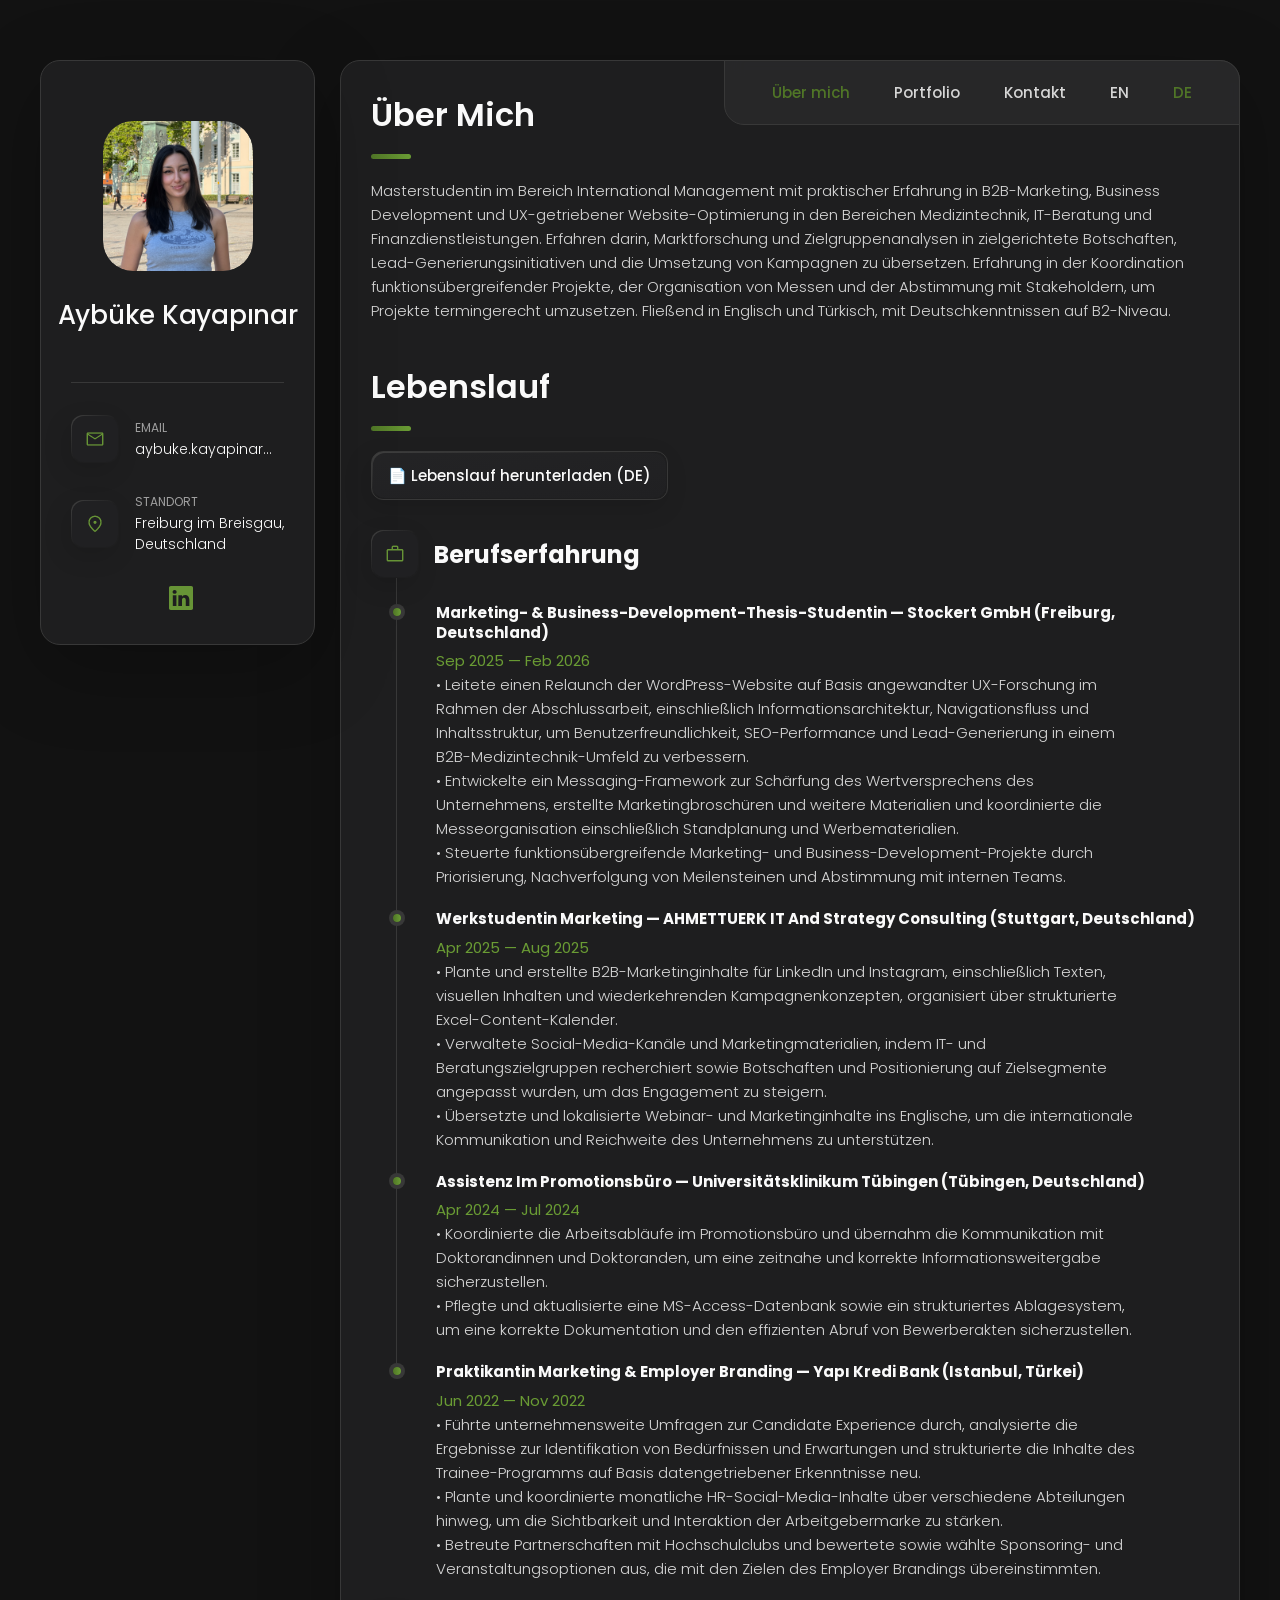
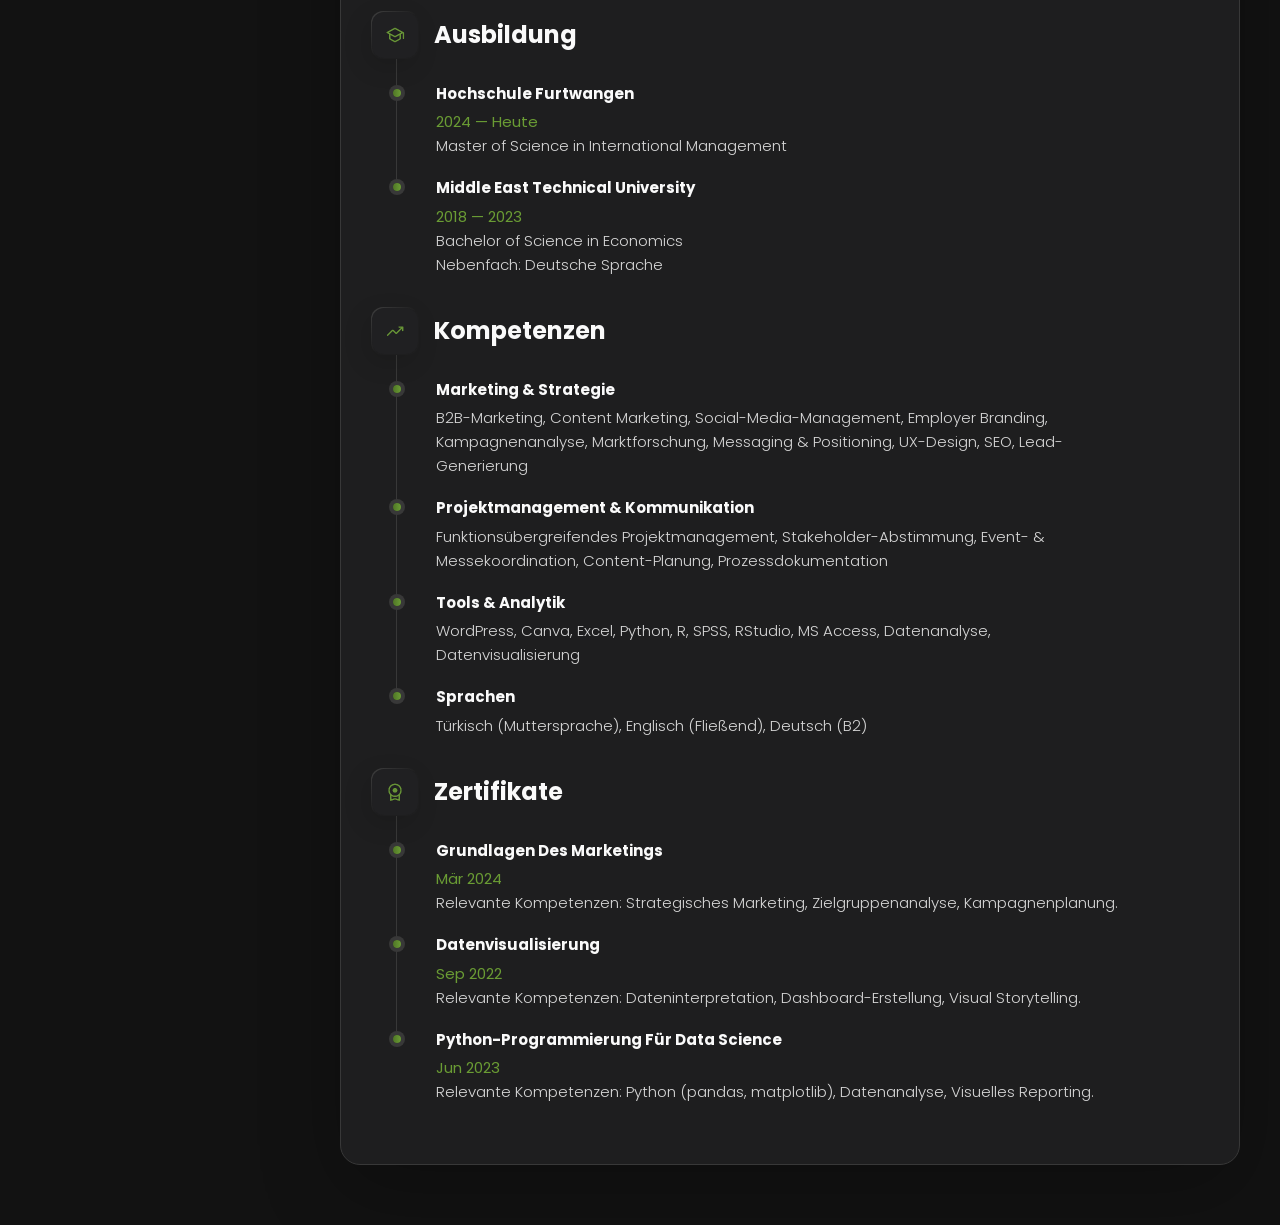
==== commit 3afba7b5: "update" ====
--- a/de/index.html
+++ b/de/index.html
@@ -5,7 +5,7 @@
   <meta charset="UTF-8">
   <meta http-equiv="X-UA-Compatible" content="IE=edge">
   <meta name="viewport" content="width=device-width, initial-scale=1.0">
-  <title>Aybüke Kayapınar | Marketing Analystin</title>
+  <title>Aybüke Kayapinar</title>
 
   <!--
     - favicon
@@ -50,18 +50,12 @@
 
         <div class="info-content">
           <h1 class="name" title="Aybüke Kayapınar">Aybüke Kayapınar</h1>
-
-          <div class="title-list">
-            <p class="title">Marketing Analyst</p>
-            <p class="title">Project Manager</p>
-            <p class="title">Data Analyst</p>
-          </div>
         </div>
 
         <button class="info_more-btn" data-sidebar-btn>
           <span>Kontakt anzeigen</span>
 
-          <img src="../assets/icons/icon-strategy.png" alt="" class="icon-img" width="16" height="16">
+          <img src="../assets/icons/icon-down.png" alt="" class="icon-img" width="16" height="16">
         </button>
 
       </div>
@@ -176,7 +170,7 @@
 
         <section class="about-text">
           <p>
-Masterstudentin im Studiengang International Management mit Erfahrung in B2B-Marketing, Marktforschung und datenbasierter Kommunikation. Kompetent in Kunden- und Zielgruppenanalysen, Messaging sowie der Verbesserung der Website-Effektivität durch UX-Prinzipien. Sehr gute Kenntnisse in Python, R, SPSS und Excel; fließendes Englisch und gute Deutschkenntnisse.
+Masterstudentin im Bereich International Management mit praktischer Erfahrung in B2B-Marketing, Business Development und UX-getriebener Website-Optimierung in den Bereichen Medizintechnik, IT-Beratung und Finanzdienstleistungen. Erfahren darin, Marktforschung und Zielgruppenanalysen in zielgerichtete Botschaften, Lead-Generierungsinitiativen und die Umsetzung von Kampagnen zu übersetzen. Erfahrung in der Koordination funktionsübergreifender Projekte, der Organisation von Messen und der Abstimmung mit Stakeholdern, um Projekte termingerecht umzusetzen. Fließend in Englisch und Türkisch, mit Deutschkenntnissen auf B2-Niveau.
           </p>
         </section>
 
@@ -190,6 +184,12 @@
           <header>
             <h2 class="h2 article-title">Lebenslauf</h2>
           </header>
+
+          <div class="download-btns">
+            <a href="../Resume_de.pdf" class="download-btn" target="_blank" rel="noopener noreferrer">
+              <span>📄 Lebenslauf herunterladen (DE)</span>
+            </a>
+          </div>
 
           <section class="timeline">
 
@@ -205,28 +205,28 @@
 
               <li class="timeline-item">
 
-                <h4 class="h4 timeline-item-title">Thesis Student Marketing &amp; Business Development — Stockert GmbH (Freiburg, Deutschland)</h4>
-
-                <span>Sep 2025 — Heute</span>
-
-                <p class="timeline-text">
-                  &bull; Überarbeite die Unternehmenswebsite auf Basis von UX-Standards (Informationsarchitektur, Navigation, Content-Struktur), um Usability und Marketing-Performance zu verbessern.<br>
-                  &bull; Führe im Rahmen meiner Masterarbeit eine Untersuchung zur Anwendung von UX-Prinzipien zur Steigerung der Marketing-Effektivität einer B2B-Medizintechnik-Website durch und leite daraus konkrete Website-Empfehlungen ab.<br>
-                  &bull; Koordiniere Marketing- und Business-Development-Aktivitäten durch Abstimmung mit internen Stakeholdern, Nachverfolgung von Aufgaben und Unterstützung der Projektumsetzung.
-                </p>
-
-              </li>
-
-              <li class="timeline-item">
-
-                <h4 class="h4 timeline-item-title">Werkstudentin — AHMETTUERK IT AND STRATEGY CONSULTING (Stuttgart, Deutschland)</h4>
+                <h4 class="h4 timeline-item-title">Marketing- &amp; Business-Development-Thesis-Studentin — Stockert GmbH (Freiburg, Deutschland)</h4>
+
+                <span>Sep 2025 — Feb 2026</span>
+
+                <p class="timeline-text">
+                  &bull; Leitete einen Relaunch der WordPress-Website auf Basis angewandter UX-Forschung im Rahmen der Abschlussarbeit, einschließlich Informationsarchitektur, Navigationsfluss und Inhaltsstruktur, um Benutzerfreundlichkeit, SEO-Performance und Lead-Generierung in einem B2B-Medizintechnik-Umfeld zu verbessern.<br>
+                  &bull; Entwickelte ein Messaging-Framework zur Schärfung des Wertversprechens des Unternehmens, erstellte Marketingbroschüren und weitere Materialien und koordinierte die Messeorganisation einschließlich Standplanung und Werbematerialien.<br>
+                  &bull; Steuerte funktionsübergreifende Marketing- und Business-Development-Projekte durch Priorisierung, Nachverfolgung von Meilensteinen und Abstimmung mit internen Teams.
+                </p>
+
+              </li>
+
+              <li class="timeline-item">
+
+                <h4 class="h4 timeline-item-title">Werkstudentin Marketing — AHMETTUERK IT and Strategy Consulting (Stuttgart, Deutschland)</h4>
 
                 <span>Apr 2025 — Aug 2025</span>
 
                 <p class="timeline-text">
-                  &bull; Plante und erstellte B2B-Marketing-Content für digitale Kanäle, einschließlich Copywriting und visueller Inhalte für Kampagnen und Posts.<br>
-                  &bull; Betreute Social Media sowie Marketingmaterialien durch Recherche zu Zielgruppen in IT und Consulting und passte Messaging sowie Positionierung für Zielsegmente an.<br>
-                  &bull; Dokumentierte Prozesse und unterstützte SAP-Archivierungs- und ILM-bezogene Tätigkeiten in Zusammenarbeit mit technischen Teams.
+                  &bull; Plante und erstellte B2B-Marketinginhalte für LinkedIn und Instagram, einschließlich Texten, visuellen Inhalten und wiederkehrenden Kampagnenkonzepten, organisiert über strukturierte Excel-Content-Kalender.<br>
+                  &bull; Verwaltete Social-Media-Kanäle und Marketingmaterialien, indem IT- und Beratungszielgruppen recherchiert sowie Botschaften und Positionierung auf Zielsegmente angepasst wurden, um das Engagement zu steigern.<br>
+                  &bull; Übersetzte und lokalisierte Webinar- und Marketinginhalte ins Englische, um die internationale Kommunikation und Reichweite des Unternehmens zu unterstützen.
                 </p>
 
               </li>
@@ -235,24 +235,25 @@
 
                 <h4 class="h4 timeline-item-title">Assistenz im Promotionsbüro — Universitätsklinikum Tübingen (Tübingen, Deutschland)</h4>
 
-                <span>Mai 2024 — Aug 2024</span>
-
-                <p class="timeline-text">
-                  &bull; Koordinierte Abläufe im Promotionsbüro und übernahm die Kommunikation mit Promovierenden, um eine zeitnahe und korrekte Informationsweitergabe sicherzustellen.<br>
-                  &bull; Pflegte und organisierte Unterlagen und Dokumentationen zur zuverlässigen Bearbeitung sowie zum schnellen Zugriff auf erforderliche Dateien.
-                </p>
-
-              </li>
-
-              <li class="timeline-item">
-
-                <h4 class="h4 timeline-item-title">Marketingpraktikantin — Yapı Kredi Bank (Istanbul, Türkiye)</h4>
+                <span>Apr 2024 — Jul 2024</span>
+
+                <p class="timeline-text">
+                  &bull; Koordinierte die Arbeitsabläufe im Promotionsbüro und übernahm die Kommunikation mit Doktorandinnen und Doktoranden, um eine zeitnahe und korrekte Informationsweitergabe sicherzustellen.<br>
+                  &bull; Pflegte und aktualisierte eine MS-Access-Datenbank sowie ein strukturiertes Ablagesystem, um eine korrekte Dokumentation und den effizienten Abruf von Bewerberakten sicherzustellen.
+                </p>
+
+              </li>
+
+              <li class="timeline-item">
+
+                <h4 class="h4 timeline-item-title">Praktikantin Marketing &amp; Employer Branding — Yapı Kredi Bank (Istanbul, Türkei)</h4>
 
                 <span>Jun 2022 — Nov 2022</span>
 
                 <p class="timeline-text">
-                  &bull; Entwickelte Employer-Branding-Maßnahmen auf Basis von Erkenntnissen aus Markenwahrnehmung, Social-Media-Kennzahlen und Candidate-Experience-Daten und unterstützte Reporting sowie Optimierungen der Kampagnen.<br>
-                  &bull; Koordinierte Hochschulkooperationen, Sponsoring und Studierendenprogramme, um die Arbeitgebermarke zu stärken sowie Sichtbarkeit und Engagement zu erhöhen.
+                  &bull; Führte unternehmensweite Umfragen zur Candidate Experience durch, analysierte die Ergebnisse zur Identifikation von Bedürfnissen und Erwartungen und strukturierte die Inhalte des Trainee-Programms auf Basis datengetriebener Erkenntnisse neu.<br>
+                  &bull; Plante und koordinierte monatliche HR-Social-Media-Inhalte über verschiedene Abteilungen hinweg, um die Sichtbarkeit und Interaktion der Arbeitgebermarke zu stärken.<br>
+                  &bull; Betreute Partnerschaften mit Hochschulclubs und bewertete sowie wählte Sponsoring- und Veranstaltungsoptionen aus, die mit den Zielen des Employer Brandings übereinstimmten.
                 </p>
 
               </li>
@@ -280,7 +281,7 @@
                 <span>2024 — Heute</span>
 
                 <p class="timeline-text">
-                  Master of Science (M.Sc.) in International Management
+                  Master of Science in International Management
                 </p>
 
               </li>
@@ -292,7 +293,7 @@
                 <span>2018 — 2023</span>
 
                 <p class="timeline-text">
-                  Bachelor of Science (B.Sc.) in Volkswirtschaftslehre (Economics)<br>
+                  Bachelor of Science in Economics<br>
                   Nebenfach: Deutsche Sprache
                 </p>
 
@@ -316,30 +317,30 @@
 
               <li class="timeline-item">
 
-                <h4 class="h4 timeline-item-title">Marketing</h4>
-
-                <p class="timeline-text">
-                  B2B-Marketing, Social Media Management, Content-Planung &amp; Copywriting, Employer Branding, Marktforschung, Kampagnenanalyse
-                </p>
-
-              </li>
-
-              <li class="timeline-item">
-
-                <h4 class="h4 timeline-item-title">Daten &amp; Tools</h4>
-
-                <p class="timeline-text">
-                  Datenanalyse, Datenvisualisierung, WordPress, Python, R, SPSS, Excel, RStudio
-                </p>
-
-              </li>
-
-              <li class="timeline-item">
-
-                <h4 class="h4 timeline-item-title">Projekt &amp; Zusammenarbeit</h4>
-
-                <p class="timeline-text">
-                  Projektkoordination, Stakeholder-Kommunikation, SAP (ILM/Archivierung)
+                <h4 class="h4 timeline-item-title">Marketing &amp; Strategie</h4>
+
+                <p class="timeline-text">
+                  B2B-Marketing, Content Marketing, Social-Media-Management, Employer Branding, Kampagnenanalyse, Marktforschung, Messaging &amp; Positioning, UX-Design, SEO, Lead-Generierung
+                </p>
+
+              </li>
+
+              <li class="timeline-item">
+
+                <h4 class="h4 timeline-item-title">Projektmanagement &amp; Kommunikation</h4>
+
+                <p class="timeline-text">
+                  Funktionsübergreifendes Projektmanagement, Stakeholder-Abstimmung, Event- &amp; Messekoordination, Content-Planung, Prozessdokumentation
+                </p>
+
+              </li>
+
+              <li class="timeline-item">
+
+                <h4 class="h4 timeline-item-title">Tools &amp; Analytik</h4>
+
+                <p class="timeline-text">
+                  WordPress, Canva, Excel, Python, R, SPSS, RStudio, MS Access, Datenanalyse, Datenvisualisierung
                 </p>
 
               </li>
@@ -349,7 +350,7 @@
                 <h4 class="h4 timeline-item-title">Sprachen</h4>
 
                 <p class="timeline-text">
-                  Türkisch (Muttersprache), Englisch (fließend), Deutsch (B2)
+                  Türkisch (Muttersprache), Englisch (Fließend), Deutsch (B2)
                 </p>
 
               </li>
@@ -432,227 +433,412 @@
 
         <section class="projects">
 
-          <ul class="filter-list">
-
-            <li class="filter-item">
-              <button class="active" data-filter-btn>All</button>
-            </li>
-
-            <li class="filter-item">
-              <button data-filter-btn>Web design</button>
-            </li>
-
-            <li class="filter-item">
-              <button data-filter-btn>Applications</button>
-            </li>
-
-            <li class="filter-item">
-              <button data-filter-btn>Web development</button>
+          <ul class="project-list">
+            <li class="project-item active">
+              <a href="../assets/images/portfolio/post_1.png" data-portfolio-item>
+
+                <figure class="project-img">
+                  <img src="../assets/images/portfolio/post_1.png" alt="Portfolio image 1" loading="lazy">
+                </figure>
+
+              </a>
+            </li>
+
+            <li class="project-item active">
+              <a href="../assets/images/portfolio/post_2.png" data-portfolio-item>
+
+                <figure class="project-img">
+                  <img src="../assets/images/portfolio/post_2.png" alt="Portfolio image 2" loading="lazy">
+                </figure>
+
+              </a>
+            </li>
+
+            <li class="project-item active">
+              <a href="../assets/images/portfolio/post_3.png" data-portfolio-item>
+
+                <figure class="project-img">
+                  <img src="../assets/images/portfolio/post_3.png" alt="Portfolio image 3" loading="lazy">
+                </figure>
+
+              </a>
+            </li>
+
+            <li class="project-item active">
+              <a href="../assets/images/portfolio/post_4.png" data-portfolio-item>
+
+                <figure class="project-img">
+                  <img src="../assets/images/portfolio/post_4.png" alt="Portfolio image 4" loading="lazy">
+                </figure>
+
+              </a>
+            </li>
+
+            <li class="project-item active">
+              <a href="../assets/images/portfolio/post_5.png" data-portfolio-item>
+
+                <figure class="project-img">
+                  <img src="../assets/images/portfolio/post_5.png" alt="Portfolio image 5" loading="lazy">
+                </figure>
+
+              </a>
+            </li>
+
+            <li class="project-item active">
+              <a href="../assets/images/portfolio/post_6.png" data-portfolio-item>
+
+                <figure class="project-img">
+                  <img src="../assets/images/portfolio/post_6.png" alt="Portfolio image 6" loading="lazy">
+                </figure>
+
+              </a>
+            </li>
+
+            <li class="project-item active">
+              <a href="../assets/images/portfolio/post_7.png" data-portfolio-item>
+
+                <figure class="project-img">
+                  <img src="../assets/images/portfolio/post_7.png" alt="Portfolio image 7" loading="lazy">
+                </figure>
+
+              </a>
+            </li>
+
+            <li class="project-item active">
+              <a href="../assets/images/portfolio/post_8.png" data-portfolio-item>
+
+                <figure class="project-img">
+                  <img src="../assets/images/portfolio/post_8.png" alt="Portfolio image 8" loading="lazy">
+                </figure>
+
+              </a>
+            </li>
+
+            <li class="project-item active">
+              <a href="../assets/images/portfolio/post_9.png" data-portfolio-item>
+
+                <figure class="project-img">
+                  <img src="../assets/images/portfolio/post_9.png" alt="Portfolio image 9" loading="lazy">
+                </figure>
+
+              </a>
+            </li>
+
+            <li class="project-item active">
+              <a href="../assets/images/portfolio/post_10.png" data-portfolio-item>
+
+                <figure class="project-img">
+                  <img src="../assets/images/portfolio/post_10.png" alt="Portfolio image 10" loading="lazy">
+                </figure>
+
+              </a>
+            </li>
+
+            <li class="project-item active">
+              <a href="../assets/images/portfolio/post_11.png" data-portfolio-item>
+
+                <figure class="project-img">
+                  <img src="../assets/images/portfolio/post_11.png" alt="Portfolio image 11" loading="lazy">
+                </figure>
+
+              </a>
+            </li>
+
+            <li class="project-item active">
+              <a href="../assets/images/portfolio/post_12.png" data-portfolio-item>
+
+                <figure class="project-img">
+                  <img src="../assets/images/portfolio/post_12.png" alt="Portfolio image 12" loading="lazy">
+                </figure>
+
+              </a>
+            </li>
+
+            <li class="project-item active">
+              <a href="../assets/images/portfolio/post_13.png" data-portfolio-item>
+
+                <figure class="project-img">
+                  <img src="../assets/images/portfolio/post_13.png" alt="Portfolio image 13" loading="lazy">
+                </figure>
+
+              </a>
+            </li>
+
+            <li class="project-item active">
+              <a href="../assets/images/portfolio/post_14.png" data-portfolio-item>
+
+                <figure class="project-img">
+                  <img src="../assets/images/portfolio/post_14.png" alt="Portfolio image 14" loading="lazy">
+                </figure>
+
+              </a>
+            </li>
+
+            <li class="project-item active">
+              <a href="../assets/images/portfolio/post_15.png" data-portfolio-item>
+
+                <figure class="project-img">
+                  <img src="../assets/images/portfolio/post_15.png" alt="Portfolio image 15" loading="lazy">
+                </figure>
+
+              </a>
+            </li>
+
+            <li class="project-item active">
+              <a href="../assets/images/portfolio/post_16.png" data-portfolio-item>
+
+                <figure class="project-img">
+                  <img src="../assets/images/portfolio/post_16.png" alt="Portfolio image 16" loading="lazy">
+                </figure>
+
+              </a>
+            </li>
+
+            <li class="project-item active">
+              <a href="../assets/images/portfolio/post_17.png" data-portfolio-item>
+
+                <figure class="project-img">
+                  <img src="../assets/images/portfolio/post_17.png" alt="Portfolio image 17" loading="lazy">
+                </figure>
+
+              </a>
+            </li>
+
+            <li class="project-item active">
+              <a href="../assets/images/portfolio/post_18.png" data-portfolio-item>
+
+                <figure class="project-img">
+                  <img src="../assets/images/portfolio/post_18.png" alt="Portfolio image 18" loading="lazy">
+                </figure>
+
+              </a>
+            </li>
+
+            <li class="project-item active">
+              <a href="../assets/images/portfolio/post_19.png" data-portfolio-item>
+
+                <figure class="project-img">
+                  <img src="../assets/images/portfolio/post_19.png" alt="Portfolio image 19" loading="lazy">
+                </figure>
+
+              </a>
+            </li>
+
+            <li class="project-item active">
+              <a href="../assets/images/portfolio/post_20.png" data-portfolio-item>
+
+                <figure class="project-img">
+                  <img src="../assets/images/portfolio/post_20.png" alt="Portfolio image 20" loading="lazy">
+                </figure>
+
+              </a>
+            </li>
+
+            <li class="project-item active">
+              <a href="../assets/images/portfolio/post_21.png" data-portfolio-item>
+
+                <figure class="project-img">
+                  <img src="../assets/images/portfolio/post_21.png" alt="Portfolio image 21" loading="lazy">
+                </figure>
+
+              </a>
+            </li>
+
+            <li class="project-item active">
+              <a href="../assets/images/portfolio/post_22.png" data-portfolio-item>
+
+                <figure class="project-img">
+                  <img src="../assets/images/portfolio/post_22.png" alt="Portfolio image 22" loading="lazy">
+                </figure>
+
+              </a>
+            </li>
+
+            <li class="project-item active">
+              <a href="../assets/images/portfolio/post_23.png" data-portfolio-item>
+
+                <figure class="project-img">
+                  <img src="../assets/images/portfolio/post_23.png" alt="Portfolio image 23" loading="lazy">
+                </figure>
+
+              </a>
+            </li>
+
+            <li class="project-item active">
+              <a href="../assets/images/portfolio/post_24.png" data-portfolio-item>
+
+                <figure class="project-img">
+                  <img src="../assets/images/portfolio/post_24.png" alt="Portfolio image 24" loading="lazy">
+                </figure>
+
+              </a>
+            </li>
+
+            <li class="project-item active">
+              <a href="../assets/images/portfolio/post_25.png" data-portfolio-item>
+
+                <figure class="project-img">
+                  <img src="../assets/images/portfolio/post_25.png" alt="Portfolio image 25" loading="lazy">
+                </figure>
+
+              </a>
+            </li>
+
+            <li class="project-item active">
+              <a href="../assets/images/portfolio/post_26.png" data-portfolio-item>
+
+                <figure class="project-img">
+                  <img src="../assets/images/portfolio/post_26.png" alt="Portfolio image 26" loading="lazy">
+                </figure>
+
+              </a>
+            </li>
+
+            <li class="project-item active">
+              <a href="../assets/images/portfolio/post_27.png" data-portfolio-item>
+
+                <figure class="project-img">
+                  <img src="../assets/images/portfolio/post_27.png" alt="Portfolio image 27" loading="lazy">
+                </figure>
+
+              </a>
+            </li>
+
+            <li class="project-item active">
+              <a href="../assets/images/portfolio/post_28.png" data-portfolio-item>
+
+                <figure class="project-img">
+                  <img src="../assets/images/portfolio/post_28.png" alt="Portfolio image 28" loading="lazy">
+                </figure>
+
+              </a>
+            </li>
+
+            <li class="project-item active">
+              <a href="../assets/images/portfolio/post_29.png" data-portfolio-item>
+
+                <figure class="project-img">
+                  <img src="../assets/images/portfolio/post_29.png" alt="Portfolio image 29" loading="lazy">
+                </figure>
+
+              </a>
+            </li>
+
+            <li class="project-item active">
+              <a href="../assets/images/portfolio/post_30.png" data-portfolio-item>
+
+                <figure class="project-img">
+                  <img src="../assets/images/portfolio/post_30.png" alt="Portfolio image 30" loading="lazy">
+                </figure>
+
+              </a>
+            </li>
+
+            <li class="project-item active">
+              <a href="../assets/images/portfolio/post_31.png" data-portfolio-item>
+
+                <figure class="project-img">
+                  <img src="../assets/images/portfolio/post_31.png" alt="Portfolio image 31" loading="lazy">
+                </figure>
+
+              </a>
+            </li>
+
+            <li class="project-item active">
+              <a href="../assets/images/portfolio/post_32.png" data-portfolio-item>
+
+                <figure class="project-img">
+                  <img src="../assets/images/portfolio/post_32.png" alt="Portfolio image 32" loading="lazy">
+                </figure>
+
+              </a>
+            </li>
+
+            <li class="project-item active">
+              <a href="../assets/images/portfolio/post_33.png" data-portfolio-item>
+
+                <figure class="project-img">
+                  <img src="../assets/images/portfolio/post_33.png" alt="Portfolio image 33" loading="lazy">
+                </figure>
+
+              </a>
+            </li>
+
+            <li class="project-item active">
+              <a href="../assets/images/portfolio/post_34.png" data-portfolio-item>
+
+                <figure class="project-img">
+                  <img src="../assets/images/portfolio/post_34.png" alt="Portfolio image 34" loading="lazy">
+                </figure>
+
+              </a>
+            </li>
+
+            <li class="project-item active">
+              <a href="../assets/images/portfolio/post_35.png" data-portfolio-item>
+
+                <figure class="project-img">
+                  <img src="../assets/images/portfolio/post_35.png" alt="Portfolio image 35" loading="lazy">
+                </figure>
+
+              </a>
+            </li>
+
+            <li class="project-item active">
+              <a href="../assets/images/portfolio/post_36.png" data-portfolio-item>
+
+                <figure class="project-img">
+                  <img src="../assets/images/portfolio/post_36.png" alt="Portfolio image 36" loading="lazy">
+                </figure>
+
+              </a>
+            </li>
+
+            <li class="project-item active">
+              <a href="../assets/images/portfolio/post_37.png" data-portfolio-item>
+
+                <figure class="project-img">
+                  <img src="../assets/images/portfolio/post_37.png" alt="Portfolio image 37" loading="lazy">
+                </figure>
+
+              </a>
+            </li>
+
+            <li class="project-item active">
+              <a href="../assets/images/portfolio/post_38.png" data-portfolio-item>
+
+                <figure class="project-img">
+                  <img src="../assets/images/portfolio/post_38.png" alt="Portfolio image 38" loading="lazy">
+                </figure>
+
+              </a>
+            </li>
+
+            <li class="project-item active">
+              <a href="../assets/images/portfolio/post_39.png" data-portfolio-item>
+
+                <figure class="project-img">
+                  <img src="../assets/images/portfolio/post_39.png" alt="Portfolio image 39" loading="lazy">
+                </figure>
+
+              </a>
             </li>
 
           </ul>
 
-          <div class="filter-select-box">
-
-            <button class="filter-select" data-select>
-
-              <div class="select-value" data-selecct-value>Select category</div>
-
-              <div class="select-icon">
-                <img src="../assets/icons/icon-strategy.png" alt="" class="icon-img" width="16" height="16">
-              </div>
-
-            </button>
-
-            <ul class="select-list">
-
-              <li class="select-item">
-                <button data-select-item>All</button>
-              </li>
-
-              <li class="select-item">
-                <button data-select-item>Web design</button>
-              </li>
-
-              <li class="select-item">
-                <button data-select-item>Applications</button>
-              </li>
-
-              <li class="select-item">
-                <button data-select-item>Web development</button>
-              </li>
-
-            </ul>
-
+        </section>
+
+        <div class="modal-container portfolio-modal-container" data-portfolio-modal>
+          <div class="portfolio-modal">
+            <button class="modal-close-btn" type="button" aria-label="Close image" data-portfolio-close>&times;</button>
+
+            <figure class="portfolio-modal-media">
+              <img class="portfolio-modal-img" src="" alt="" data-portfolio-modal-img>
+            </figure>
           </div>
-
-          <ul class="project-list">
-
-            <li class="project-item  active" data-filter-item data-category="web development">
-              <a href="#">
-
-                <figure class="project-img">
-                  <div class="project-item-icon-box">
-                    <img src="../assets/icons/icon-analize.png" alt="" class="icon-img" width="24" height="24">
-                  </div>
-
-                  <img src="../assets/images/project-1.jpg" alt="finance" loading="lazy">
-                </figure>
-
-                <h3 class="project-title">Finance</h3>
-
-                <p class="project-category">Web development</p>
-
-              </a>
-            </li>
-
-            <li class="project-item  active" data-filter-item data-category="web development">
-              <a href="#">
-
-                <figure class="project-img">
-                  <div class="project-item-icon-box">
-                    <img src="../assets/icons/icon-analize.png" alt="" class="icon-img" width="24" height="24">
-                  </div>
-
-                  <img src="../assets/images/project-2.png" alt="orizon" loading="lazy">
-                </figure>
-
-                <h3 class="project-title">Orizon</h3>
-
-                <p class="project-category">Web development</p>
-
-              </a>
-            </li>
-
-            <li class="project-item  active" data-filter-item data-category="web design">
-              <a href="#">
-
-                <figure class="project-img">
-                  <div class="project-item-icon-box">
-                    <img src="../assets/icons/icon-analize.png" alt="" class="icon-img" width="24" height="24">
-                  </div>
-
-                  <img src="../assets/images/project-3.jpg" alt="fundo" loading="lazy">
-                </figure>
-
-                <h3 class="project-title">Fundo</h3>
-
-                <p class="project-category">Web design</p>
-
-              </a>
-            </li>
-
-            <li class="project-item  active" data-filter-item data-category="applications">
-              <a href="#">
-
-                <figure class="project-img">
-                  <div class="project-item-icon-box">
-                    <img src="../assets/icons/icon-analize.png" alt="" class="icon-img" width="24" height="24">
-                  </div>
-
-                  <img src="../assets/images/project-4.png" alt="brawlhalla" loading="lazy">
-                </figure>
-
-                <h3 class="project-title">Brawlhalla</h3>
-
-                <p class="project-category">Applications</p>
-
-              </a>
-            </li>
-
-            <li class="project-item  active" data-filter-item data-category="web design">
-              <a href="#">
-
-                <figure class="project-img">
-                  <div class="project-item-icon-box">
-                    <img src="../assets/icons/icon-analize.png" alt="" class="icon-img" width="24" height="24">
-                  </div>
-
-                  <img src="../assets/images/project-5.png" alt="dsm." loading="lazy">
-                </figure>
-
-                <h3 class="project-title">DSM.</h3>
-
-                <p class="project-category">Web design</p>
-
-              </a>
-            </li>
-
-            <li class="project-item  active" data-filter-item data-category="web design">
-              <a href="#">
-
-                <figure class="project-img">
-                  <div class="project-item-icon-box">
-                    <img src="../assets/icons/icon-analize.png" alt="" class="icon-img" width="24" height="24">
-                  </div>
-
-                  <img src="../assets/images/project-6.png" alt="metaspark" loading="lazy">
-                </figure>
-
-                <h3 class="project-title">MetaSpark</h3>
-
-                <p class="project-category">Web design</p>
-
-              </a>
-            </li>
-
-            <li class="project-item  active" data-filter-item data-category="web development">
-              <a href="#">
-
-                <figure class="project-img">
-                  <div class="project-item-icon-box">
-                    <img src="../assets/icons/icon-analize.png" alt="" class="icon-img" width="24" height="24">
-                  </div>
-
-                  <img src="../assets/images/project-7.png" alt="summary" loading="lazy">
-                </figure>
-
-                <h3 class="project-title">Summary</h3>
-
-                <p class="project-category">Web development</p>
-
-              </a>
-            </li>
-
-            <li class="project-item  active" data-filter-item data-category="applications">
-              <a href="#">
-
-                <figure class="project-img">
-                  <div class="project-item-icon-box">
-                    <img src="../assets/icons/icon-analize.png" alt="" class="icon-img" width="24" height="24">
-                  </div>
-
-                  <img src="../assets/images/project-8.jpg" alt="task manager" loading="lazy">
-                </figure>
-
-                <h3 class="project-title">Task Manager</h3>
-
-                <p class="project-category">Applications</p>
-
-              </a>
-            </li>
-
-            <li class="project-item  active" data-filter-item data-category="web development">
-              <a href="#">
-
-                <figure class="project-img">
-                  <div class="project-item-icon-box">
-                    <img src="../assets/icons/icon-analize.png" alt="" class="icon-img" width="24" height="24">
-                  </div>
-
-                  <img src="../assets/images/project-9.png" alt="arrival" loading="lazy">
-                </figure>
-
-                <h3 class="project-title">Arrival</h3>
-
-                <p class="project-category">Web development</p>
-
-              </a>
-            </li>
-
-          </ul>
-
-        </section>
+        </div>
+
+        <div class="overlay portfolio-overlay" data-portfolio-overlay></div>
 
       </article>
       <!--
--- a/assets/css/style.css
+++ b/assets/css/style.css
@@ -785,6 +785,52 @@
  * education and experience 
  */
 
+.download-btns {
+  display: flex;
+  flex-direction: column;
+  gap: 12px;
+  margin-bottom: 30px;
+}
+
+.download-btn {
+  position: relative;
+  width: 100%;
+  padding: 12px 16px;
+  border-radius: 12px;
+  border: 1px solid var(--jet);
+  background: var(--border-gradient-onyx);
+  color: var(--white-2);
+  font-family: var(--ff-poppins);
+  font-size: var(--fs-7);
+  font-weight: var(--fw-500);
+  text-align: center;
+  box-shadow: var(--shadow-1);
+  transition: var(--transition-1);
+  z-index: 1;
+}
+
+.download-btn::before {
+  content: "";
+  position: absolute;
+  inset: 1px;
+  border-radius: inherit;
+  background: var(--bg-gradient-jet);
+  transition: var(--transition-1);
+  z-index: -1;
+}
+
+.download-btn:hover,
+.download-btn:focus {
+  color: var(--white-1);
+  border-color: var(--vegas-gold);
+  transform: translateY(-1px);
+}
+
+.download-btn:hover::before,
+.download-btn:focus::before {
+  background: var(--bg-gradient-yellow-2);
+}
+
 .timeline { margin-bottom: 30px; }
 
 .timeline .title-wrapper {
@@ -967,7 +1013,10 @@
   100% { transform: scale(1); }
 }
 
-.project-item > a { width: 100%; }
+.project-item > a {
+  width: 100%;
+  cursor: zoom-in;
+}
 
 .project-img {
   position: relative;
@@ -1041,6 +1090,37 @@
   font-size: var(--fs-6);
   font-weight: var(--fw-300);
 }
+
+.portfolio-modal {
+  background: var(--eerie-black-2);
+  position: relative;
+  padding: 16px;
+  border: 1px solid var(--jet);
+  border-radius: 16px;
+  box-shadow: var(--shadow-5);
+  width: min(92vw, 980px);
+  transform: scale(1.08);
+  opacity: 0;
+  transition: var(--transition-1);
+}
+
+.modal-container.active .portfolio-modal {
+  transform: scale(1);
+  opacity: 1;
+}
+
+.portfolio-modal-media { margin: 0; }
+
+.portfolio-modal-img {
+  width: 100%;
+  height: auto;
+  max-height: 80vh;
+  object-fit: contain;
+  border-radius: 12px;
+  display: block;
+}
+
+body.no-scroll { overflow: hidden; }
 
 
 
@@ -1503,6 +1583,17 @@
    * #RESUME
    */
 
+  .download-btns {
+    flex-direction: row;
+    flex-wrap: wrap;
+    gap: 14px;
+  }
+
+  .download-btn {
+    width: auto;
+    min-width: 250px;
+  }
+
   .timeline-list { margin-left: 65px; }
 
   .timeline-item:not(:last-child)::before { left: -40px; }
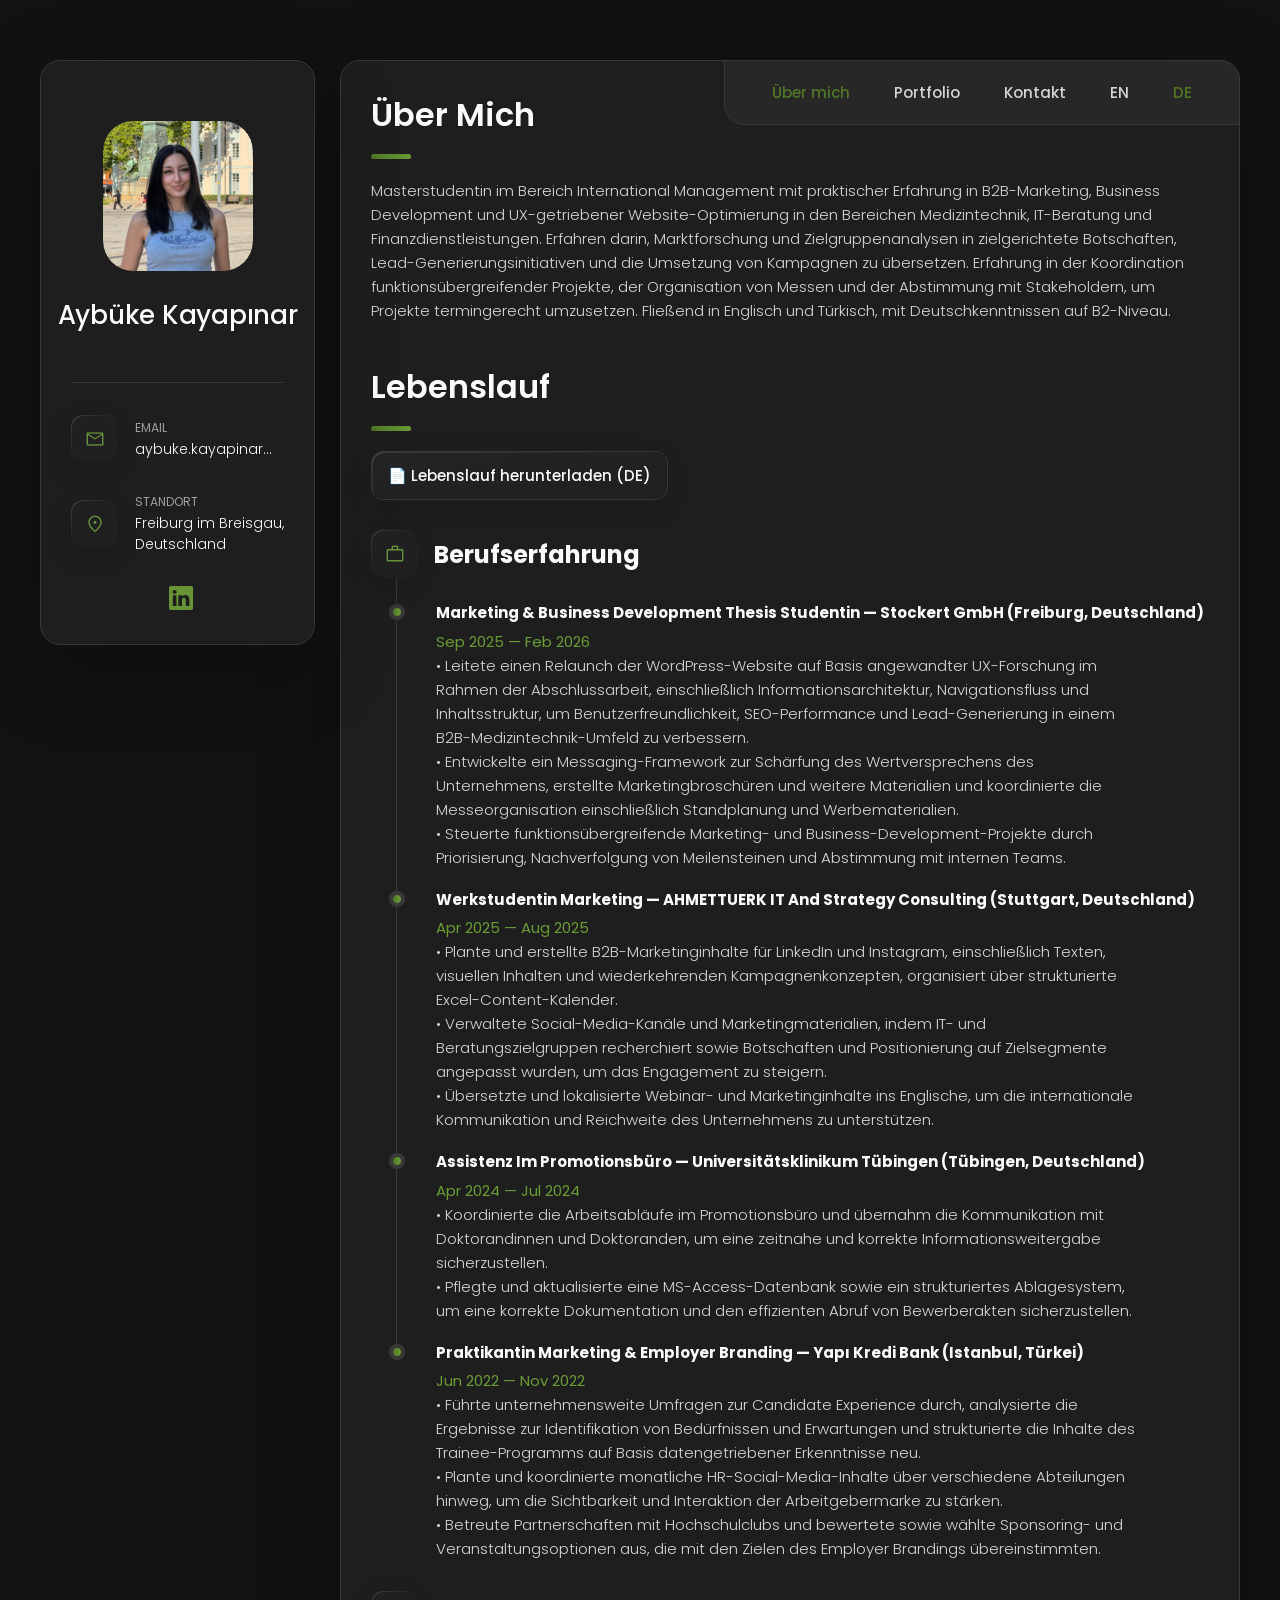
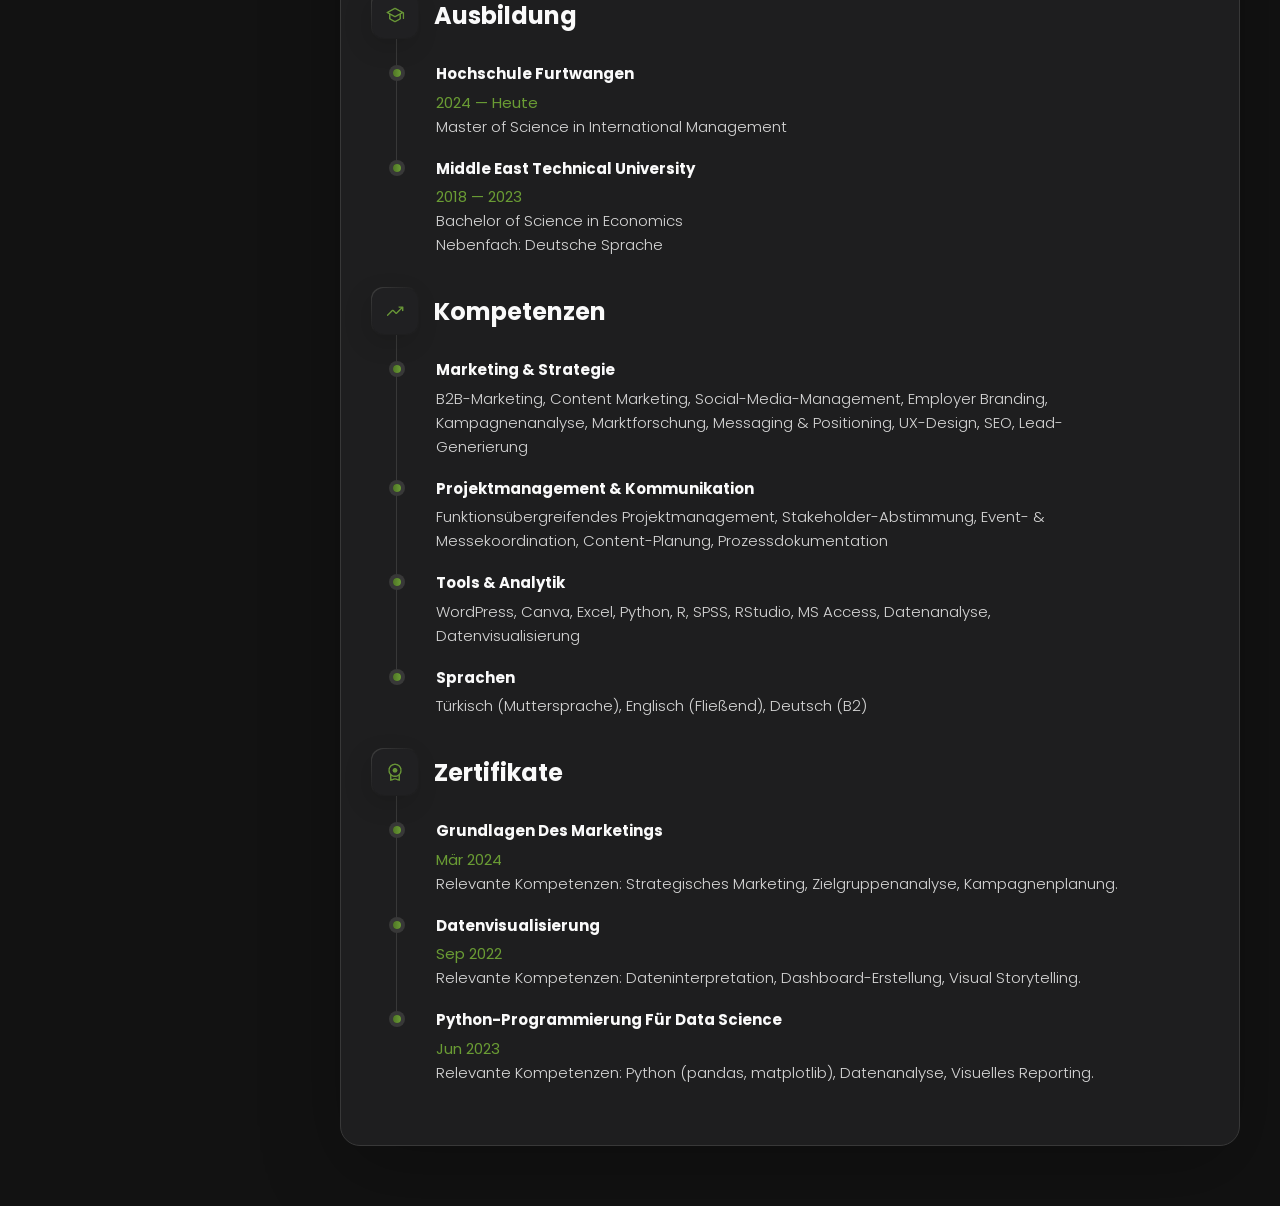
==== commit 080c91e0: "update" ====
--- a/de/index.html
+++ b/de/index.html
@@ -205,7 +205,7 @@
 
               <li class="timeline-item">
 
-                <h4 class="h4 timeline-item-title">Marketing- &amp; Business-Development-Thesis-Studentin — Stockert GmbH (Freiburg, Deutschland)</h4>
+                <h4 class="h4 timeline-item-title">Marketing &amp; Business Development Thesis Studentin — Stockert GmbH (Freiburg, Deutschland)</h4>
 
                 <span>Sep 2025 — Feb 2026</span>
 
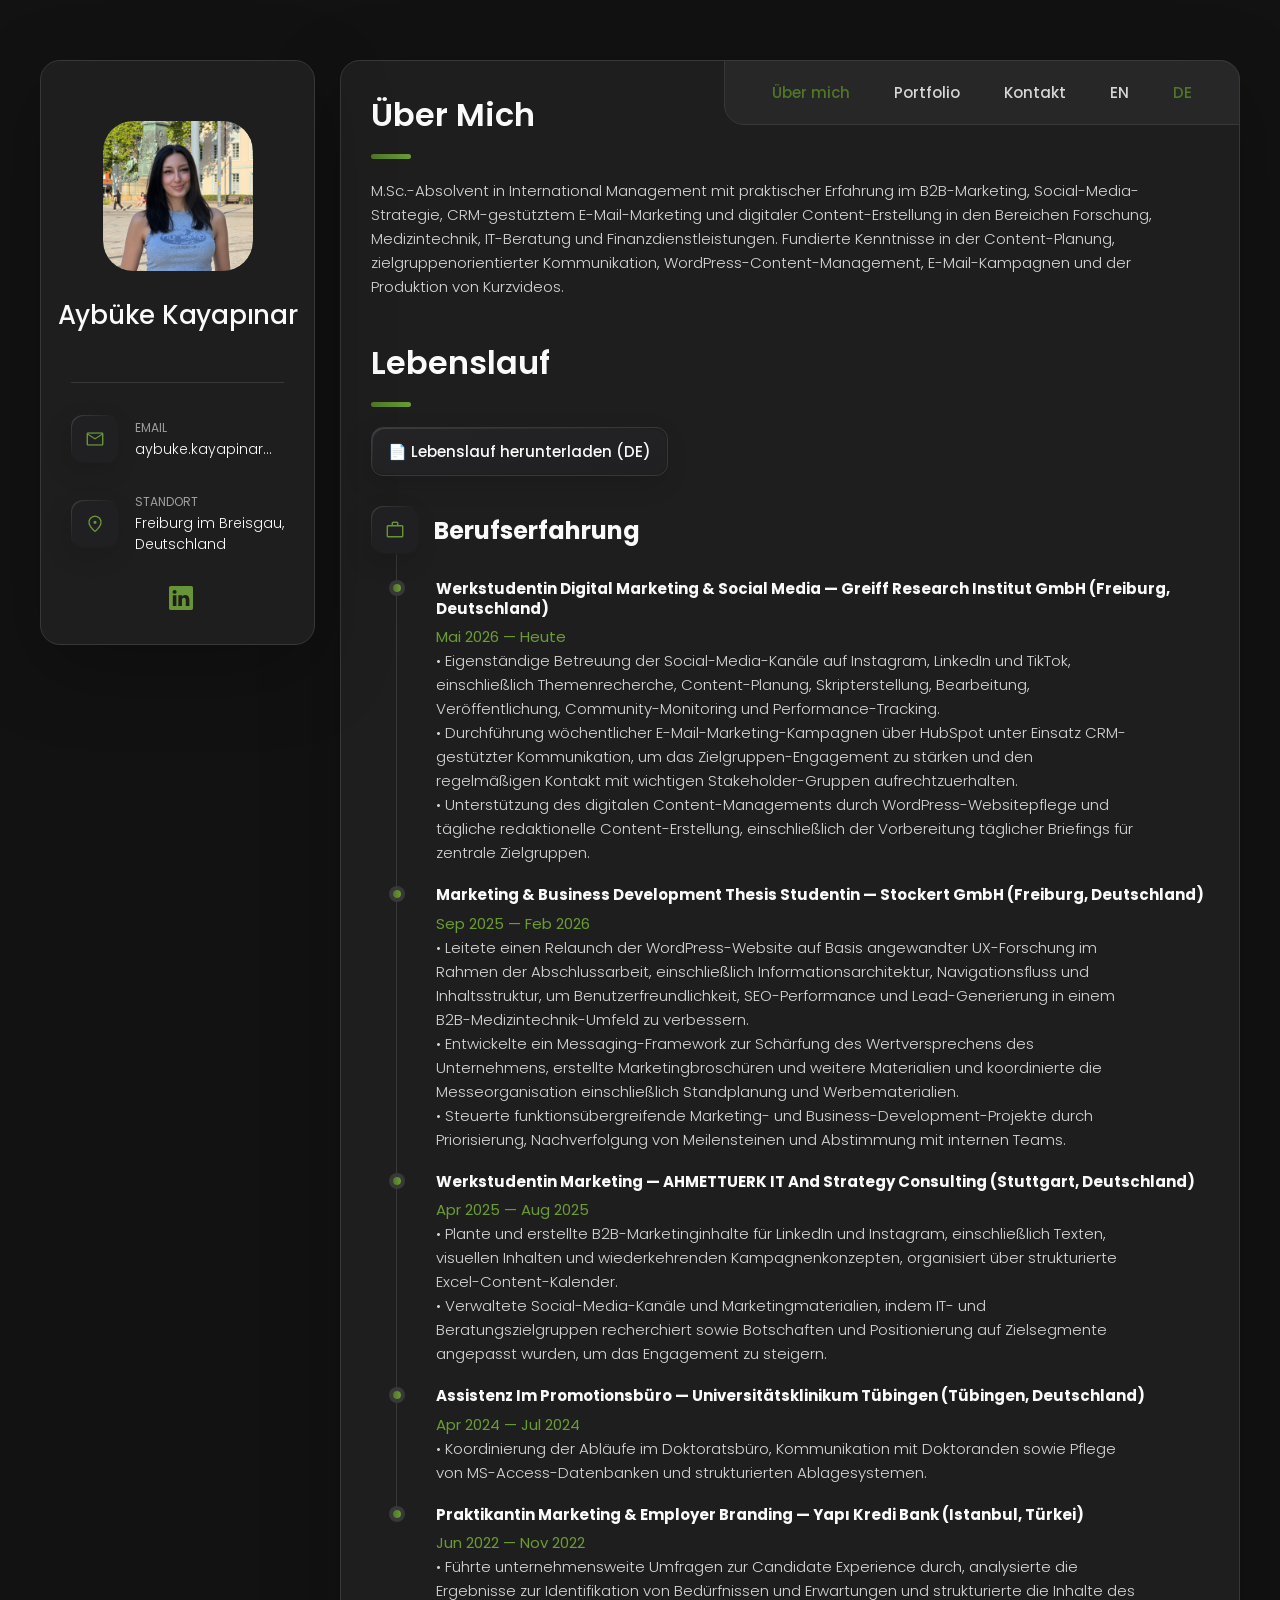
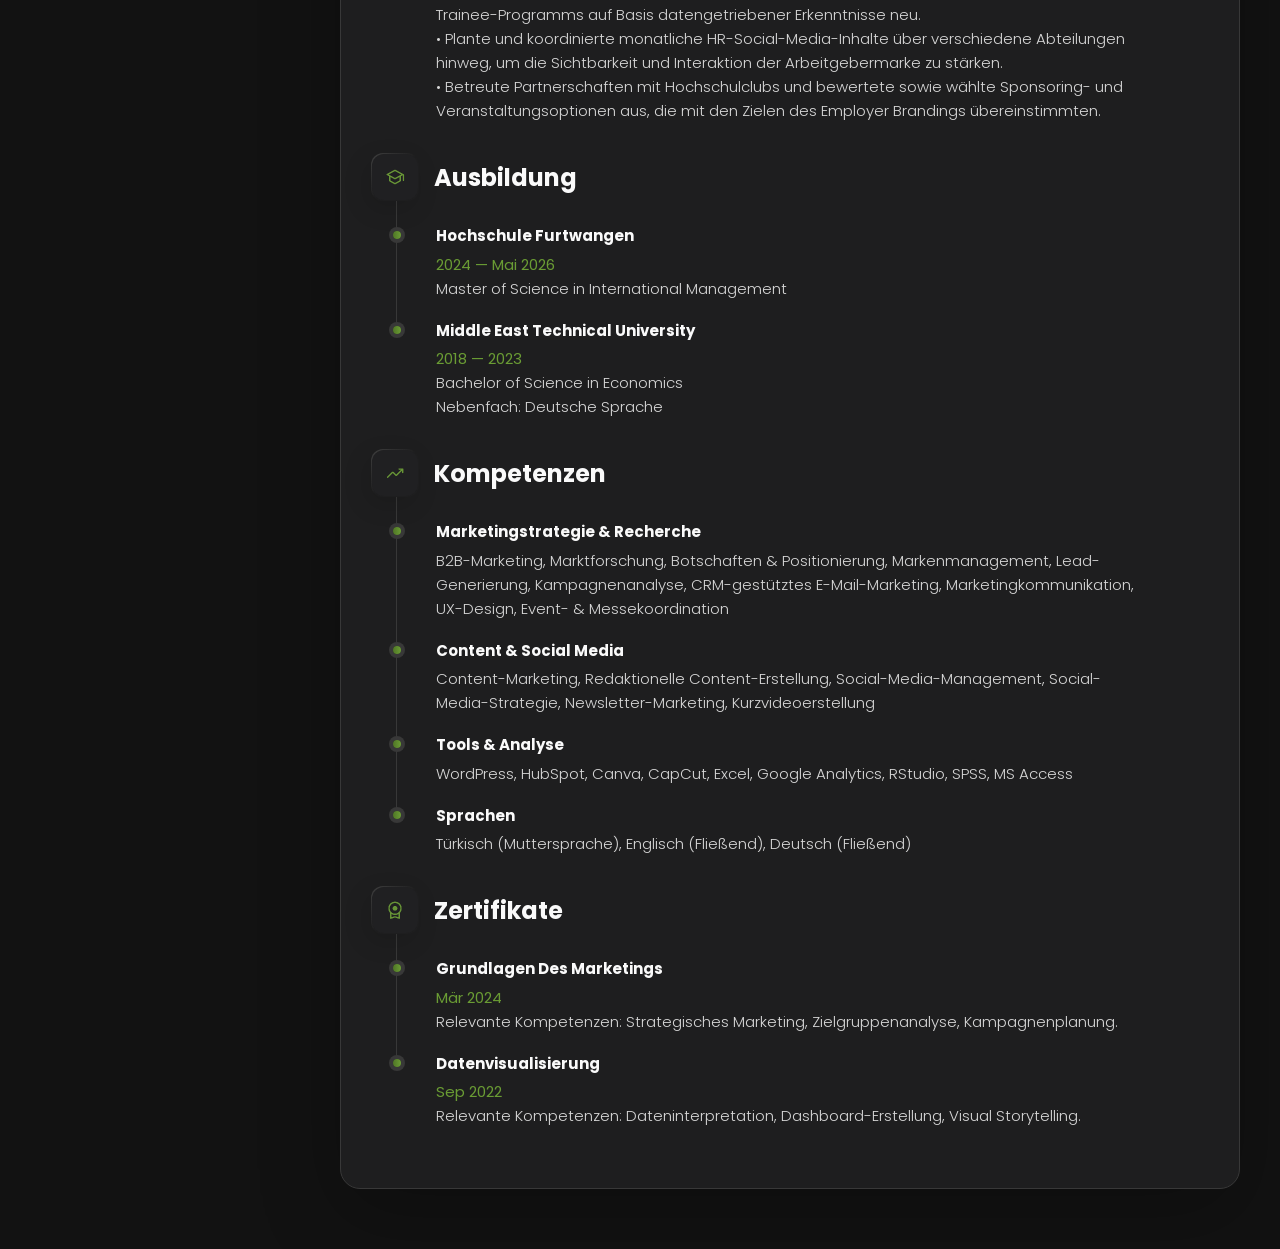
==== commit 41ec3ba0: "update" ====
--- a/de/index.html
+++ b/de/index.html
@@ -170,7 +170,7 @@
 
         <section class="about-text">
           <p>
-Masterstudentin im Bereich International Management mit praktischer Erfahrung in B2B-Marketing, Business Development und UX-getriebener Website-Optimierung in den Bereichen Medizintechnik, IT-Beratung und Finanzdienstleistungen. Erfahren darin, Marktforschung und Zielgruppenanalysen in zielgerichtete Botschaften, Lead-Generierungsinitiativen und die Umsetzung von Kampagnen zu übersetzen. Erfahrung in der Koordination funktionsübergreifender Projekte, der Organisation von Messen und der Abstimmung mit Stakeholdern, um Projekte termingerecht umzusetzen. Fließend in Englisch und Türkisch, mit Deutschkenntnissen auf B2-Niveau.
+M.Sc.-Absolvent in International Management mit praktischer Erfahrung im B2B-Marketing, Social-Media-Strategie, CRM-gestütztem E-Mail-Marketing und digitaler Content-Erstellung in den Bereichen Forschung, Medizintechnik, IT-Beratung und Finanzdienstleistungen. Fundierte Kenntnisse in der Content-Planung, zielgruppenorientierter Kommunikation, WordPress-Content-Management, E-Mail-Kampagnen und der Produktion von Kurzvideos.
           </p>
         </section>
 
@@ -205,6 +205,20 @@
 
               <li class="timeline-item">
 
+                <h4 class="h4 timeline-item-title">Werkstudentin Digital Marketing &amp; Social Media — Greiff Research Institut GmbH (Freiburg, Deutschland)</h4>
+
+                <span>Mai 2026 — Heute</span>
+
+                <p class="timeline-text">
+                  &bull; Eigenständige Betreuung der Social-Media-Kanäle auf Instagram, LinkedIn und TikTok, einschließlich Themenrecherche, Content-Planung, Skripterstellung, Bearbeitung, Veröffentlichung, Community-Monitoring und Performance-Tracking.<br>
+                  &bull; Durchführung wöchentlicher E-Mail-Marketing-Kampagnen über HubSpot unter Einsatz CRM-gestützter Kommunikation, um das Zielgruppen-Engagement zu stärken und den regelmäßigen Kontakt mit wichtigen Stakeholder-Gruppen aufrechtzuerhalten.<br>
+                  &bull; Unterstützung des digitalen Content-Managements durch WordPress-Websitepflege und tägliche redaktionelle Content-Erstellung, einschließlich der Vorbereitung täglicher Briefings für zentrale Zielgruppen.
+                </p>
+
+              </li>
+
+              <li class="timeline-item">
+
                 <h4 class="h4 timeline-item-title">Marketing &amp; Business Development Thesis Studentin — Stockert GmbH (Freiburg, Deutschland)</h4>
 
                 <span>Sep 2025 — Feb 2026</span>
@@ -225,8 +239,7 @@
 
                 <p class="timeline-text">
                   &bull; Plante und erstellte B2B-Marketinginhalte für LinkedIn und Instagram, einschließlich Texten, visuellen Inhalten und wiederkehrenden Kampagnenkonzepten, organisiert über strukturierte Excel-Content-Kalender.<br>
-                  &bull; Verwaltete Social-Media-Kanäle und Marketingmaterialien, indem IT- und Beratungszielgruppen recherchiert sowie Botschaften und Positionierung auf Zielsegmente angepasst wurden, um das Engagement zu steigern.<br>
-                  &bull; Übersetzte und lokalisierte Webinar- und Marketinginhalte ins Englische, um die internationale Kommunikation und Reichweite des Unternehmens zu unterstützen.
+                  &bull; Verwaltete Social-Media-Kanäle und Marketingmaterialien, indem IT- und Beratungszielgruppen recherchiert sowie Botschaften und Positionierung auf Zielsegmente angepasst wurden, um das Engagement zu steigern.
                 </p>
 
               </li>
@@ -238,8 +251,7 @@
                 <span>Apr 2024 — Jul 2024</span>
 
                 <p class="timeline-text">
-                  &bull; Koordinierte die Arbeitsabläufe im Promotionsbüro und übernahm die Kommunikation mit Doktorandinnen und Doktoranden, um eine zeitnahe und korrekte Informationsweitergabe sicherzustellen.<br>
-                  &bull; Pflegte und aktualisierte eine MS-Access-Datenbank sowie ein strukturiertes Ablagesystem, um eine korrekte Dokumentation und den effizienten Abruf von Bewerberakten sicherzustellen.
+                  &bull; Koordinierung der Abläufe im Doktoratsbüro, Kommunikation mit Doktoranden sowie Pflege von MS-Access-Datenbanken und strukturierten Ablagesystemen.
                 </p>
 
               </li>
@@ -278,7 +290,7 @@
 
                 <h4 class="h4 timeline-item-title">Hochschule Furtwangen</h4>
 
-                <span>2024 — Heute</span>
+                <span>2024 — Mai 2026</span>
 
                 <p class="timeline-text">
                   Master of Science in International Management
@@ -317,30 +329,30 @@
 
               <li class="timeline-item">
 
-                <h4 class="h4 timeline-item-title">Marketing &amp; Strategie</h4>
-
-                <p class="timeline-text">
-                  B2B-Marketing, Content Marketing, Social-Media-Management, Employer Branding, Kampagnenanalyse, Marktforschung, Messaging &amp; Positioning, UX-Design, SEO, Lead-Generierung
-                </p>
-
-              </li>
-
-              <li class="timeline-item">
-
-                <h4 class="h4 timeline-item-title">Projektmanagement &amp; Kommunikation</h4>
-
-                <p class="timeline-text">
-                  Funktionsübergreifendes Projektmanagement, Stakeholder-Abstimmung, Event- &amp; Messekoordination, Content-Planung, Prozessdokumentation
-                </p>
-
-              </li>
-
-              <li class="timeline-item">
-
-                <h4 class="h4 timeline-item-title">Tools &amp; Analytik</h4>
-
-                <p class="timeline-text">
-                  WordPress, Canva, Excel, Python, R, SPSS, RStudio, MS Access, Datenanalyse, Datenvisualisierung
+                <h4 class="h4 timeline-item-title">Marketingstrategie &amp; Recherche</h4>
+
+                <p class="timeline-text">
+                  B2B-Marketing, Marktforschung, Botschaften &amp; Positionierung, Markenmanagement, Lead-Generierung, Kampagnenanalyse, CRM-gestütztes E-Mail-Marketing, Marketingkommunikation, UX-Design, Event- &amp; Messekoordination
+                </p>
+
+              </li>
+
+              <li class="timeline-item">
+
+                <h4 class="h4 timeline-item-title">Content &amp; Social Media</h4>
+
+                <p class="timeline-text">
+                  Content-Marketing, Redaktionelle Content-Erstellung, Social-Media-Management, Social-Media-Strategie, Newsletter-Marketing, Kurzvideoerstellung
+                </p>
+
+              </li>
+
+              <li class="timeline-item">
+
+                <h4 class="h4 timeline-item-title">Tools &amp; Analyse</h4>
+
+                <p class="timeline-text">
+                  WordPress, HubSpot, Canva, CapCut, Excel, Google Analytics, RStudio, SPSS, MS Access
                 </p>
 
               </li>
@@ -350,7 +362,7 @@
                 <h4 class="h4 timeline-item-title">Sprachen</h4>
 
                 <p class="timeline-text">
-                  Türkisch (Muttersprache), Englisch (Fließend), Deutsch (B2)
+                  Türkisch (Muttersprache), Englisch (Fließend), Deutsch (Fließend)
                 </p>
 
               </li>
@@ -391,18 +403,6 @@
 
                 <p class="timeline-text">
                   Relevante Kompetenzen: Dateninterpretation, Dashboard-Erstellung, Visual Storytelling.
-                </p>
-
-              </li>
-
-              <li class="timeline-item">
-
-                <h4 class="h4 timeline-item-title">Python-Programmierung für Data Science</h4>
-
-                <span>Jun 2023</span>
-
-                <p class="timeline-text">
-                  Relevante Kompetenzen: Python (pandas, matplotlib), Datenanalyse, Visuelles Reporting.
                 </p>
 
               </li>
